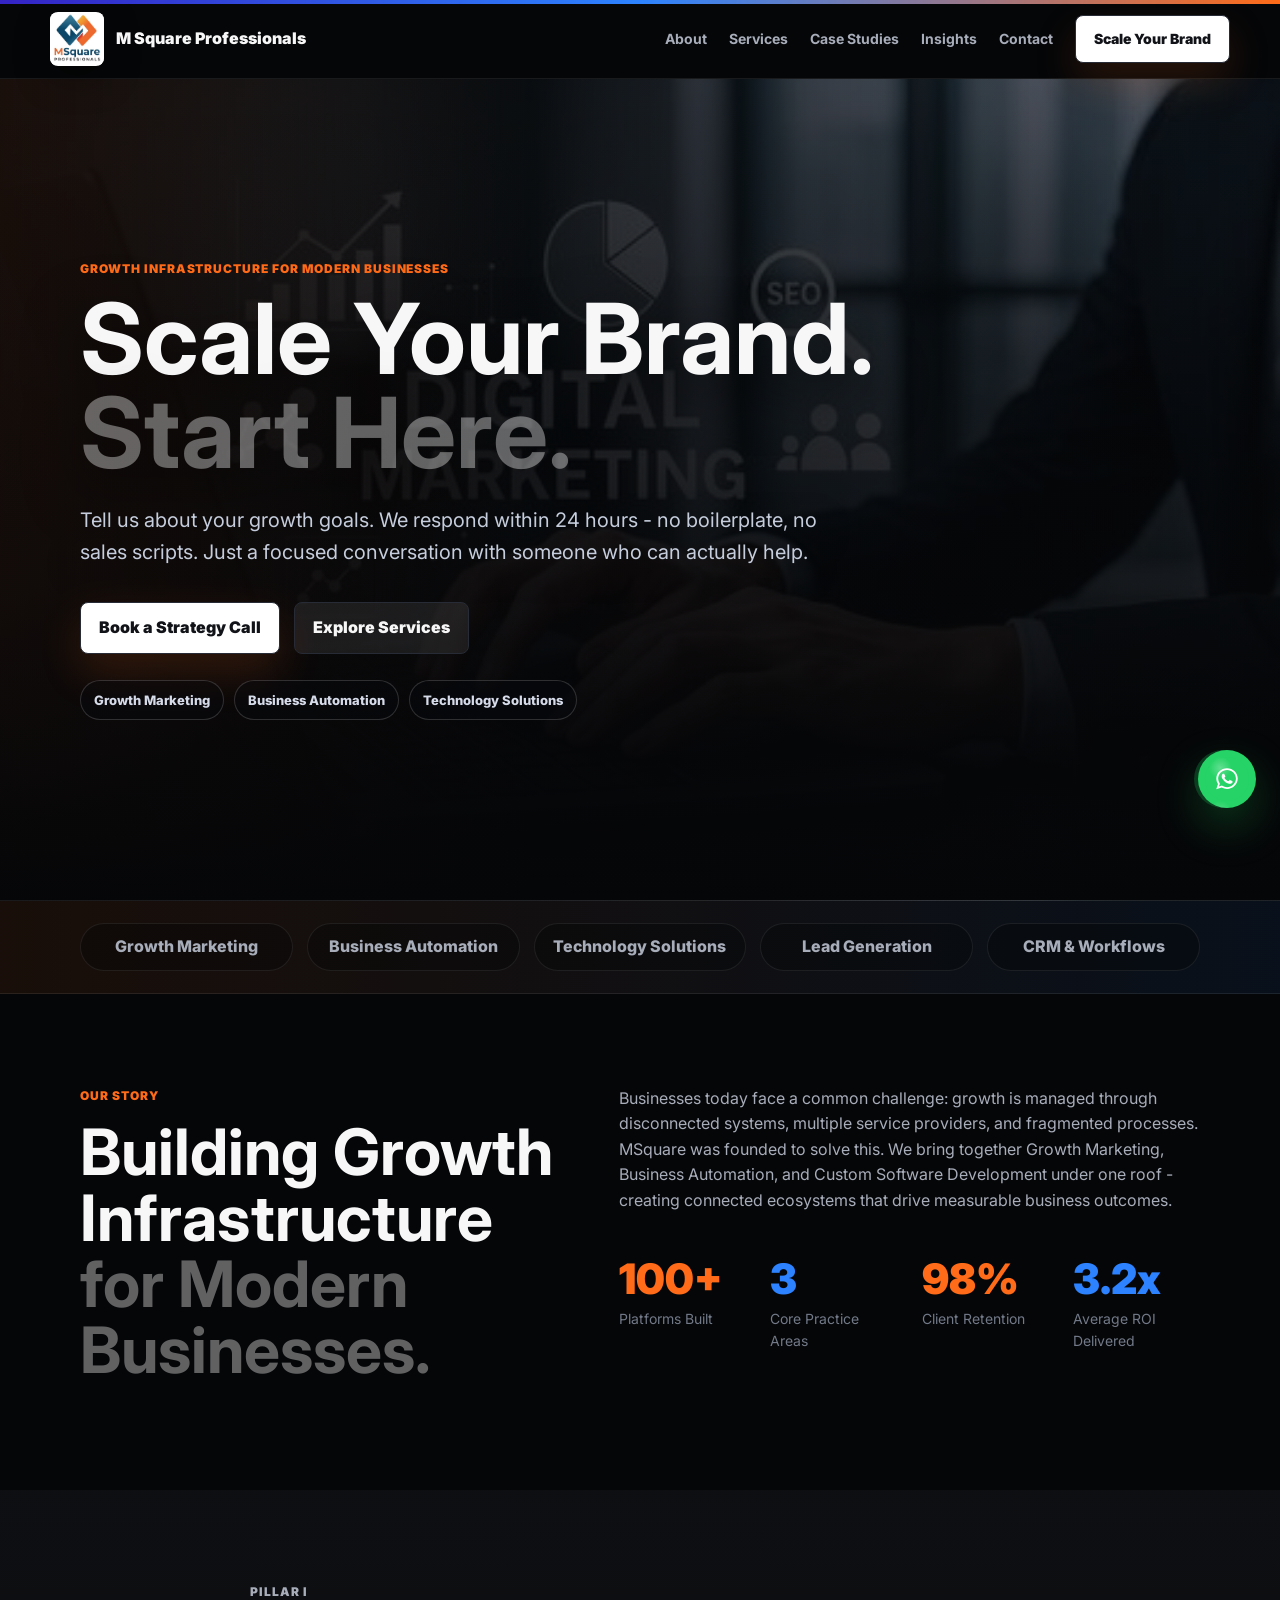
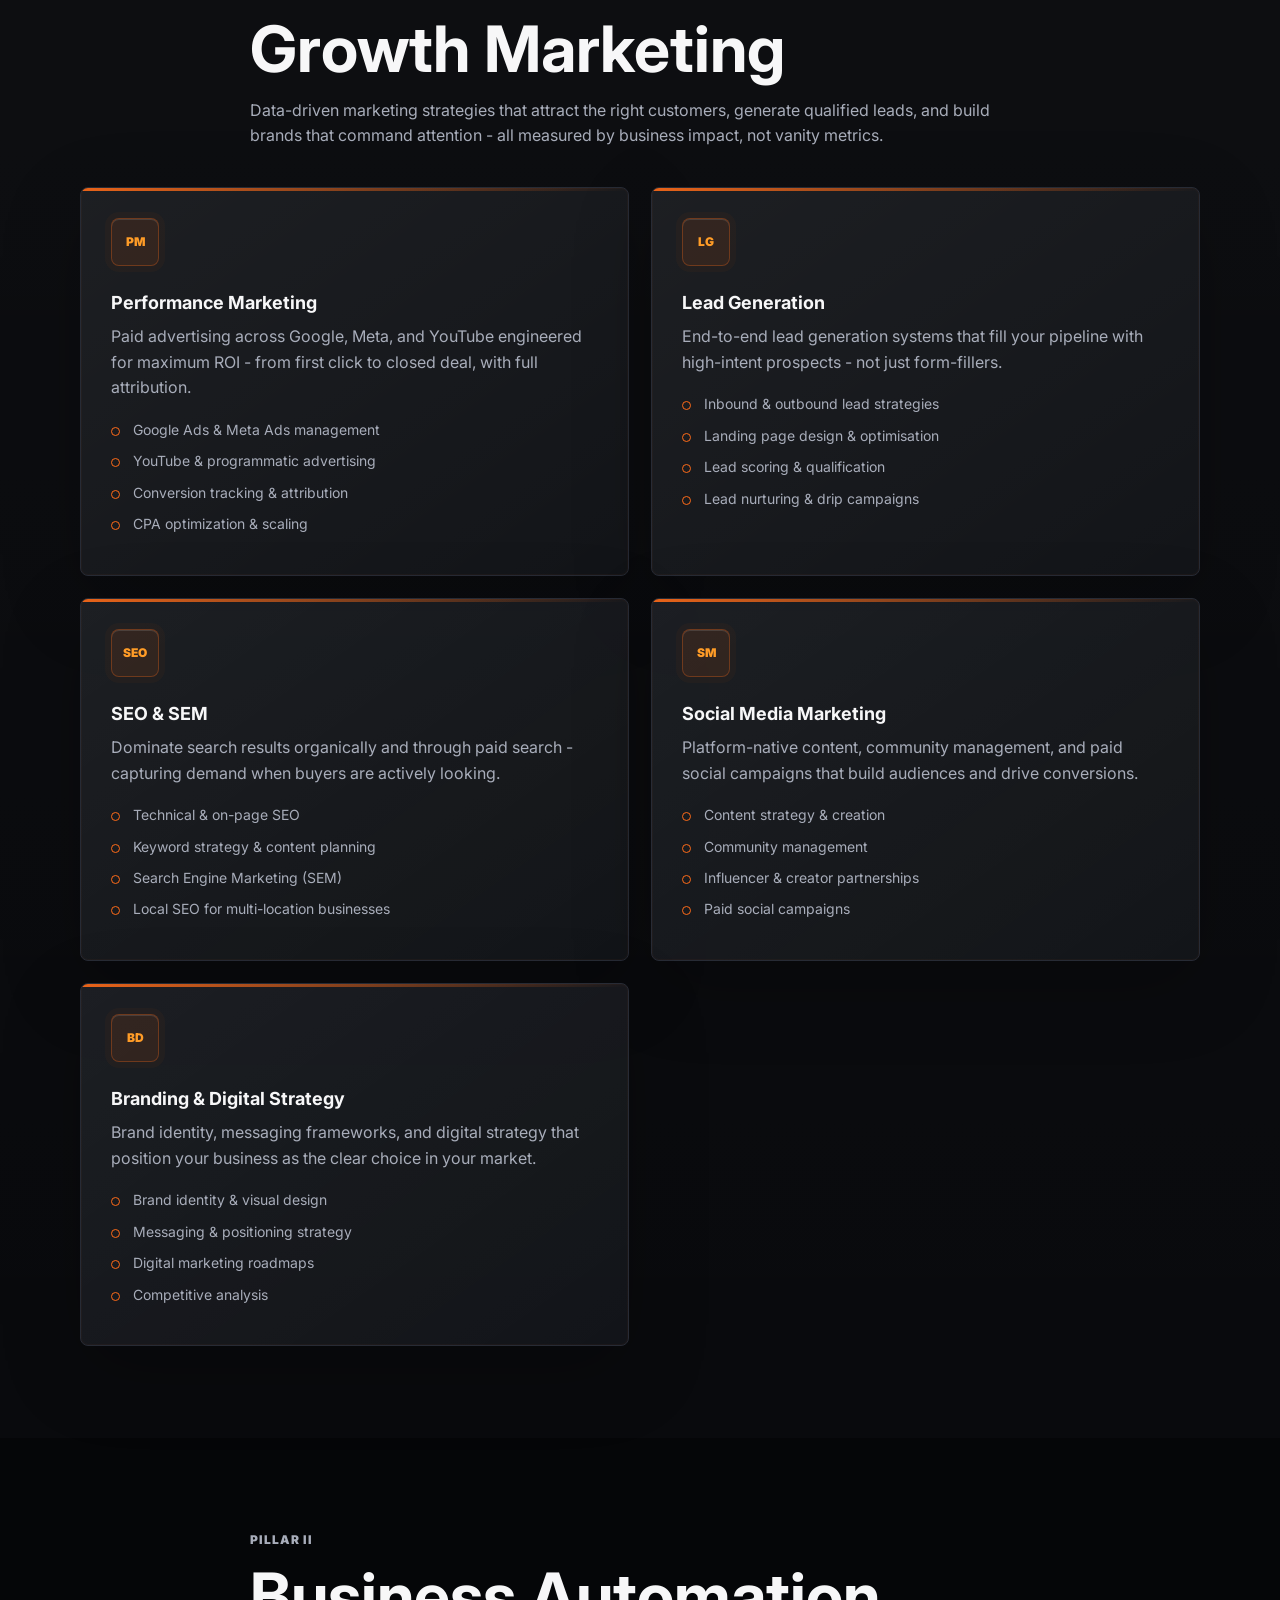
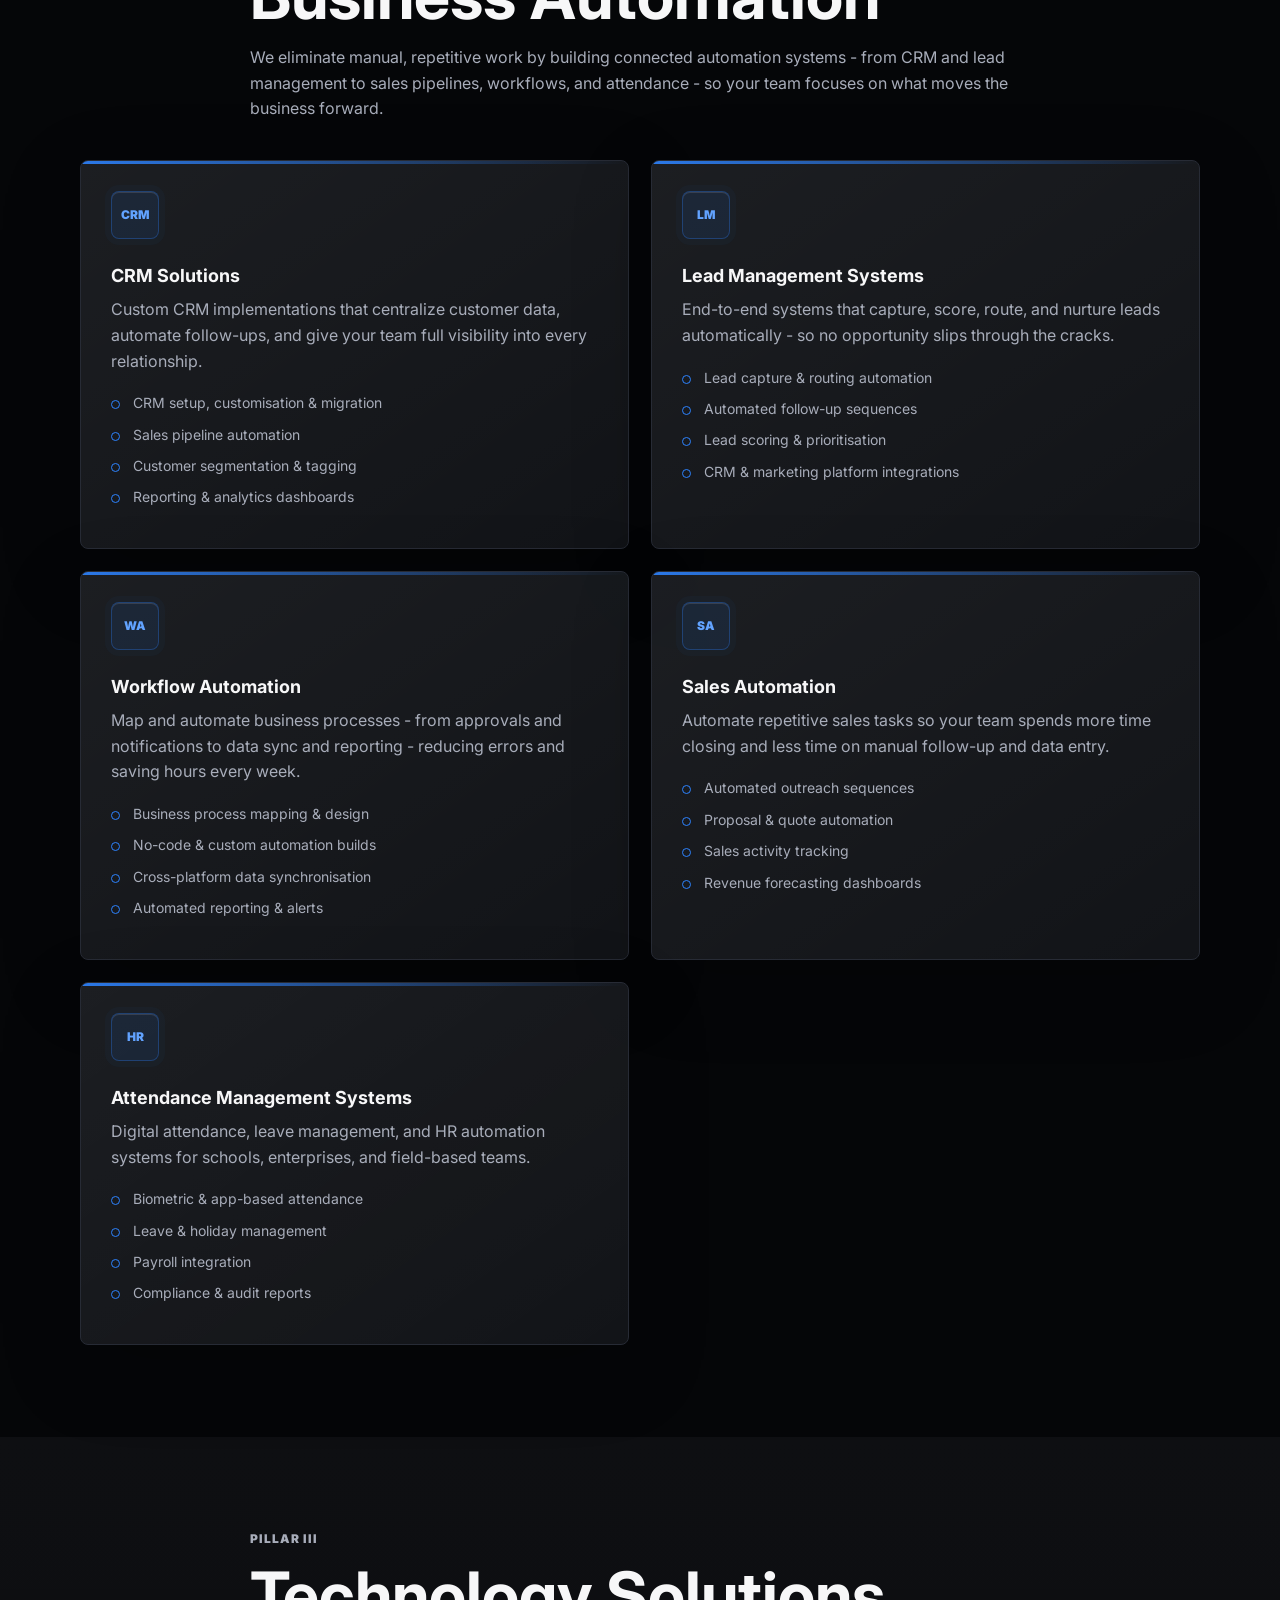
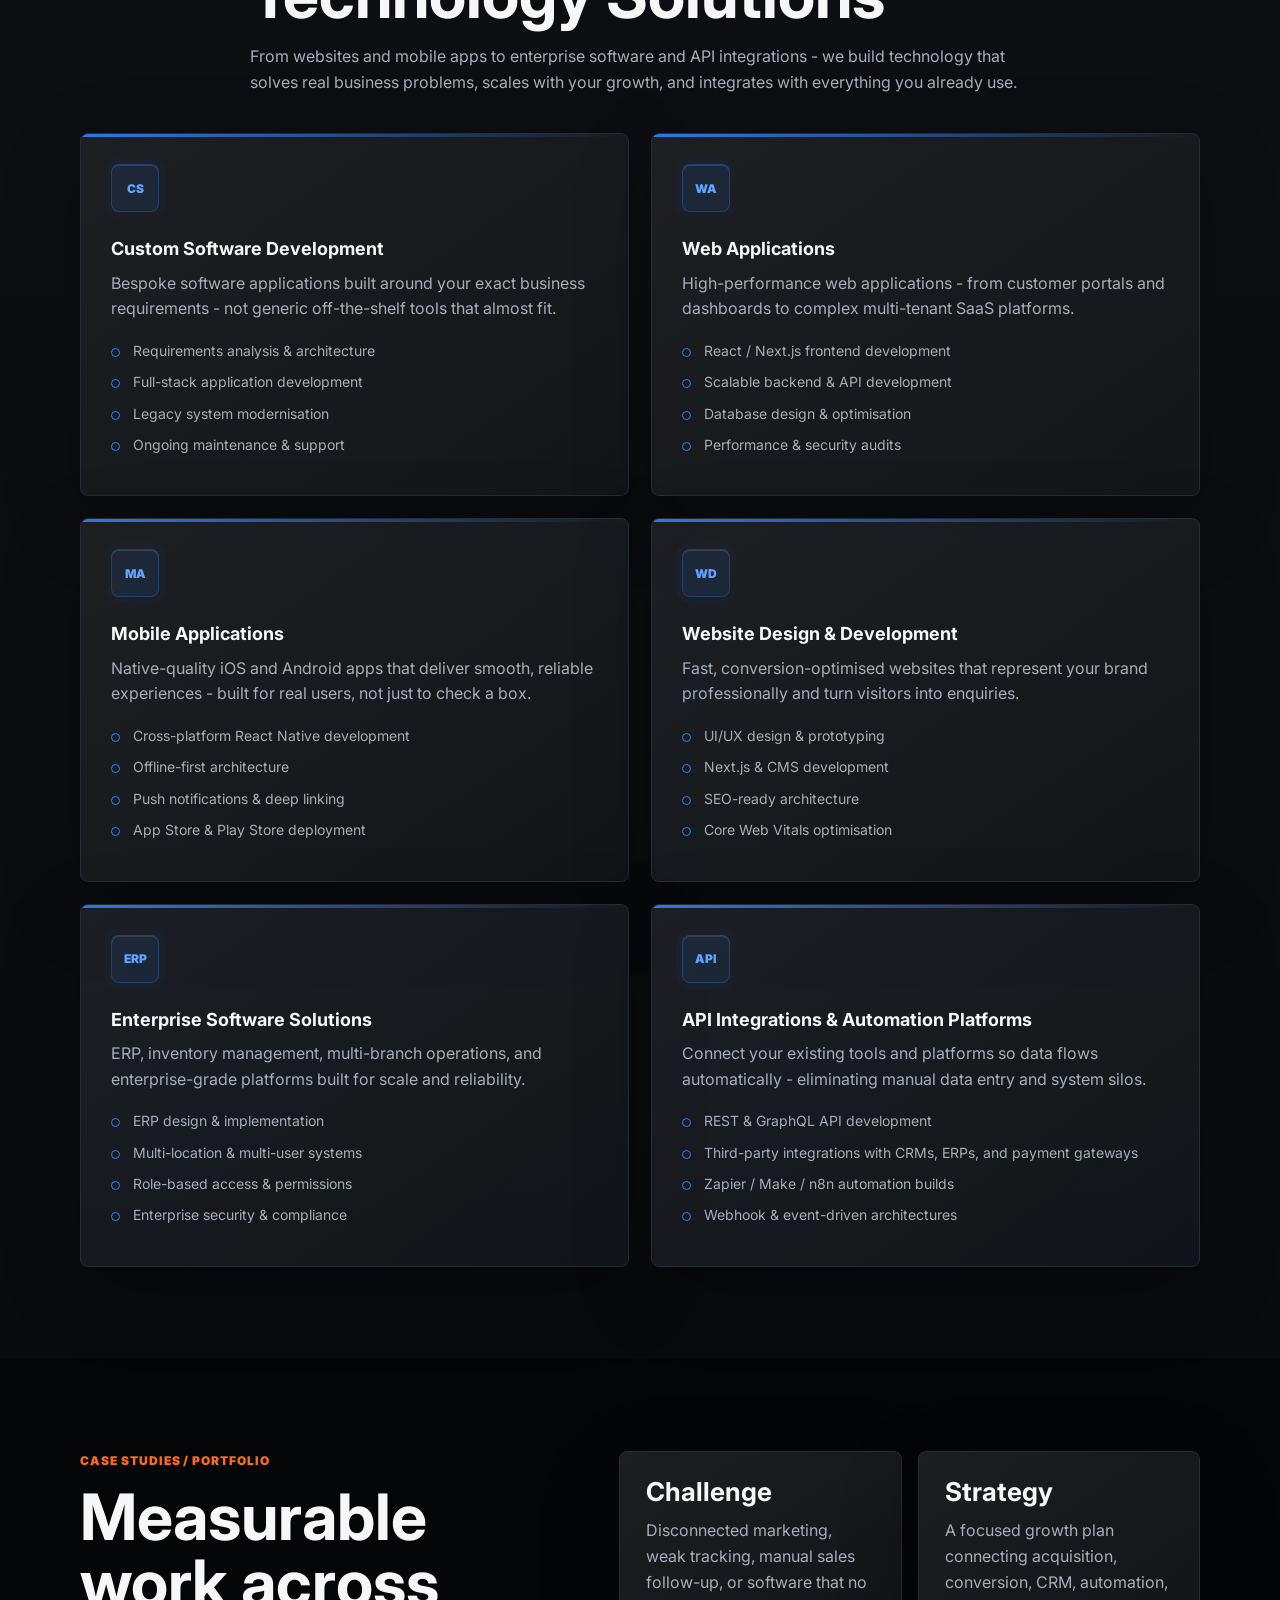
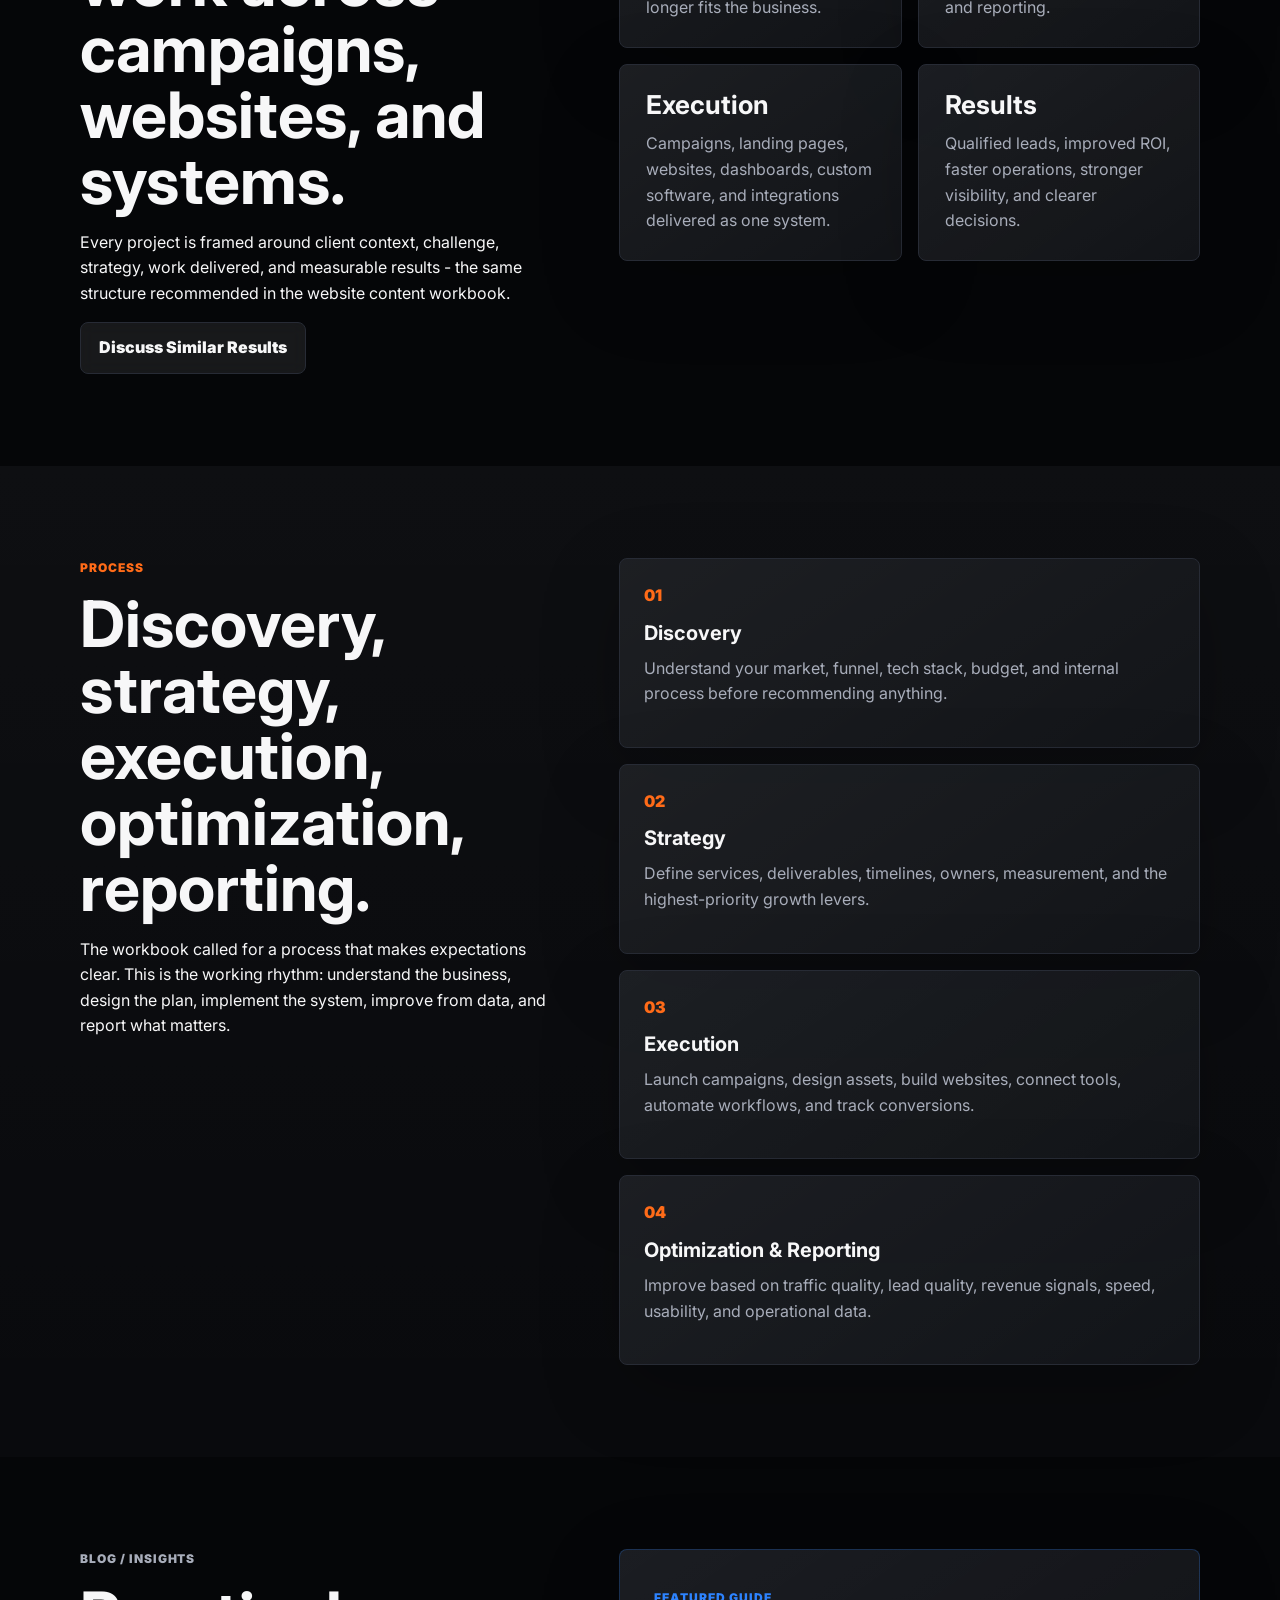
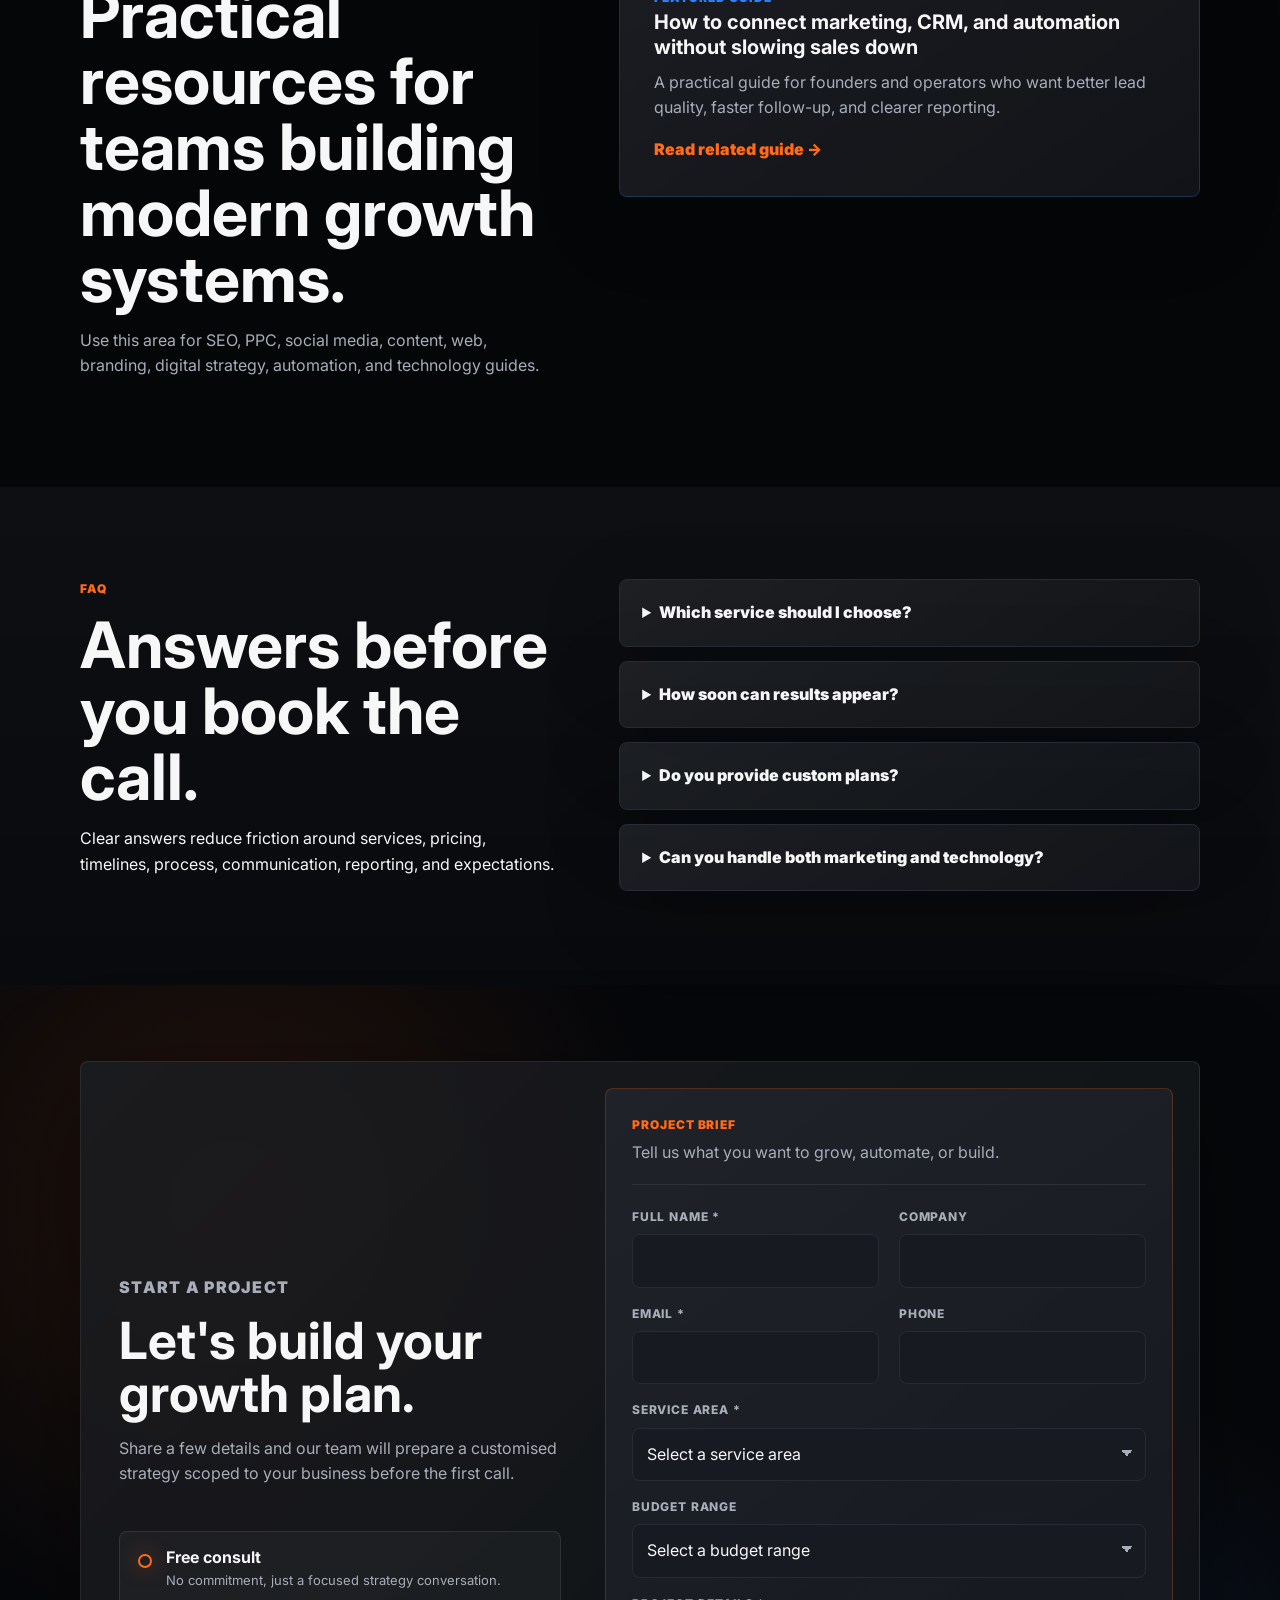
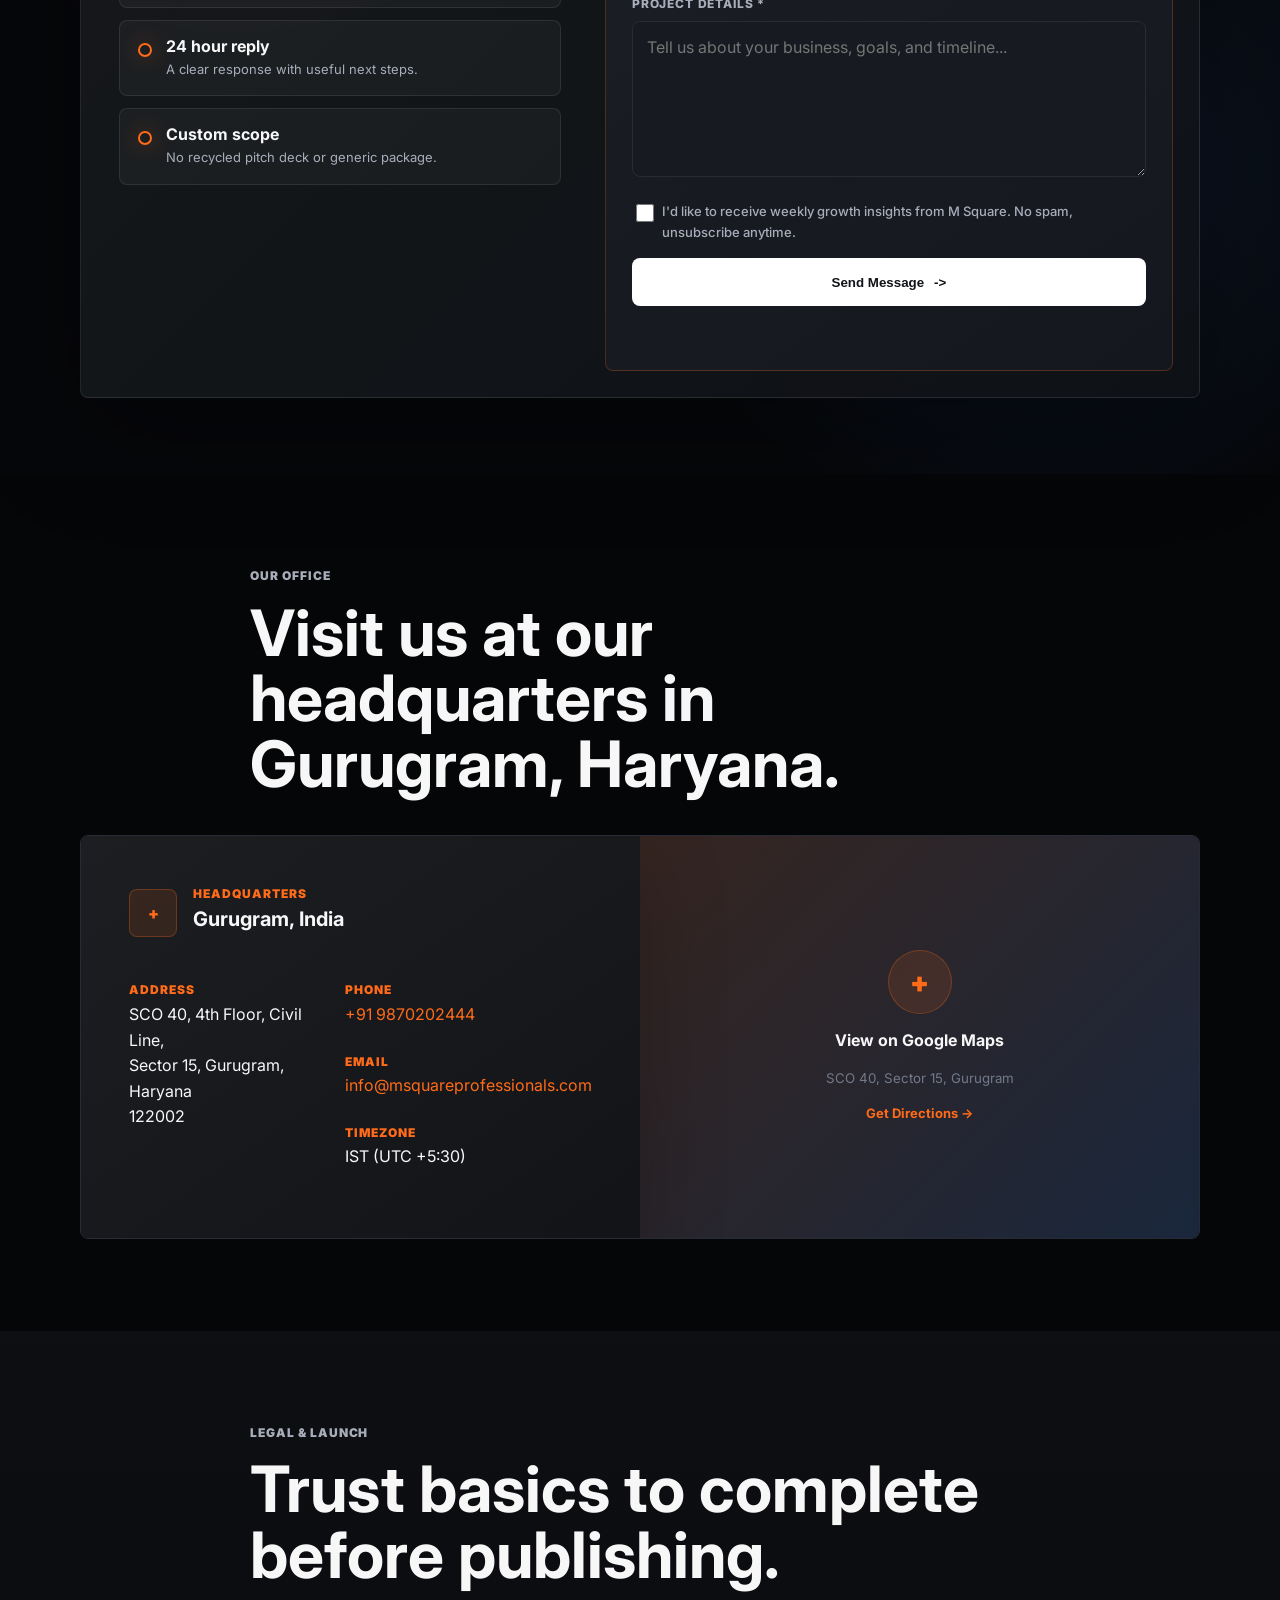
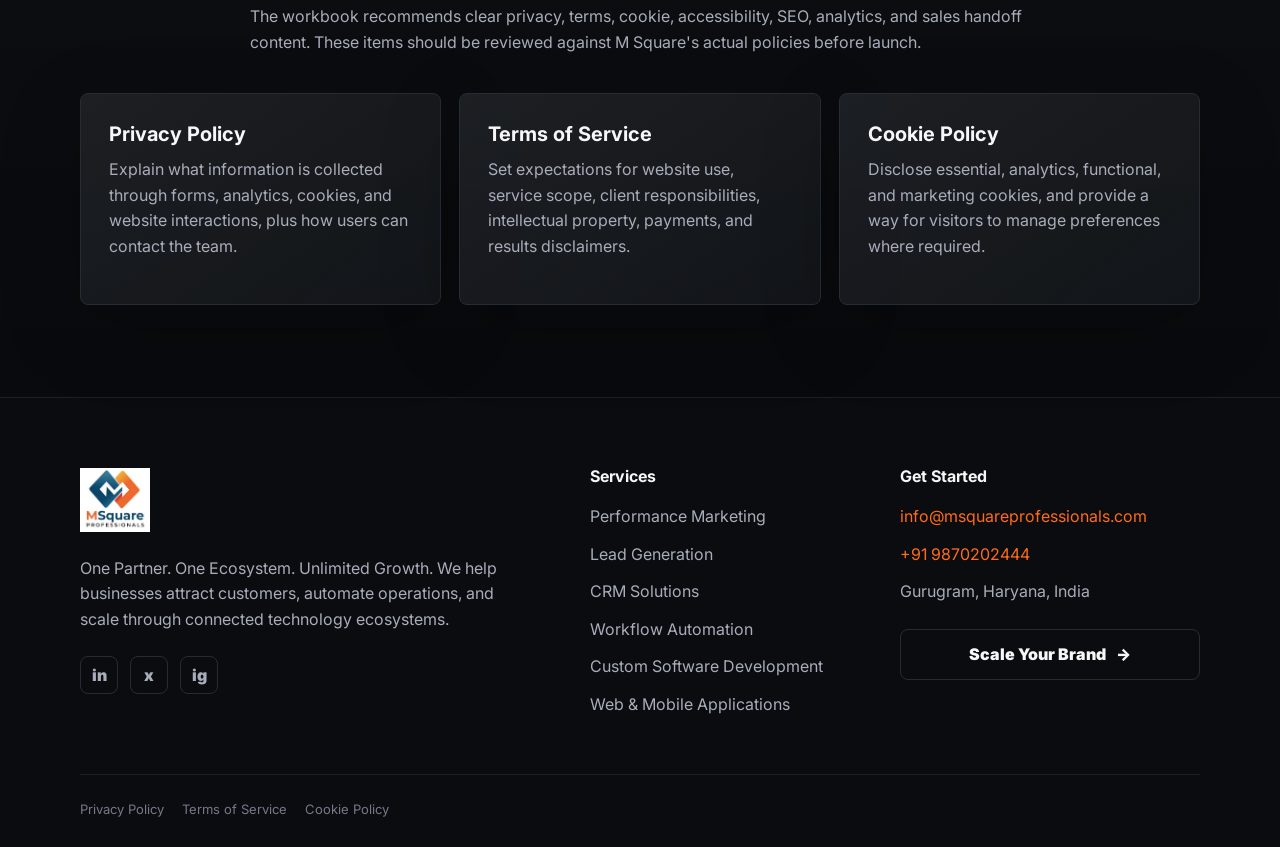
==== index.html @ 720cc4d8 "Initial commit" ====
<!DOCTYPE html>
<html lang="en">
<head>
  <meta charset="UTF-8">
  <meta name="viewport" content="width=device-width, initial-scale=1.0">
  <meta name="description" content="M Square Professionals builds growth marketing, business automation, and technology systems for modern businesses.">
  <title>M Square Professionals | Scale Your Brand</title>
  <link rel="preconnect" href="https://fonts.googleapis.com">
  <link rel="preconnect" href="https://fonts.gstatic.com" crossorigin>
  <link href="https://fonts.googleapis.com/css2?family=Inter:wght@400;500;600;700;800;900&display=swap" rel="stylesheet">
  <link rel="stylesheet" href="styles.css">
</head>
<body>
  <header class="site-header" id="top">
    <nav class="nav-shell" aria-label="Main navigation">
      <a class="brand" href="#top" aria-label="M Square Professionals home">
        <img src="assets/msquare-logo.png" alt="M Square Professionals logo">
        <span>M Square Professionals</span>
      </a>
      <button class="menu-toggle" type="button" aria-expanded="false" aria-controls="site-menu">
        <span></span>
        <span></span>
      </button>
      <div class="site-menu" id="site-menu">
        <a href="#story">About</a>
        <a href="#services">Services</a>
        <a href="#work">Case Studies</a>
        <a href="#insights">Insights</a>
        <a href="#contact">Contact</a>
        <a class="nav-cta" href="#contact">Scale Your Brand</a>
      </div>
    </nav>
  </header>

  <main>
    <section class="hero section-band">
      <div class="container hero-grid">
        <div class="hero-copy">
          <p class="eyebrow">Growth infrastructure for modern businesses</p>
          <h1>Scale Your Brand.<span>Start Here.</span></h1>
          <p class="hero-lead">Tell us about your growth goals. We respond within 24 hours - no boilerplate, no sales scripts. Just a focused conversation with someone who can actually help.</p>
          <div class="hero-actions">
            <a class="button primary" href="#contact">Book a Strategy Call</a>
            <a class="button secondary" href="#services">Explore Services</a>
          </div>
          <div class="hero-chips" aria-label="Core services">
            <span>Growth Marketing</span>
            <span>Business Automation</span>
            <span>Technology Solutions</span>
          </div>
        </div>
      </div>
    </section>

    <section class="proof-strip">
      <div class="container proof-grid">
        <p>Growth Marketing</p>
        <p>Business Automation</p>
        <p>Technology Solutions</p>
        <p>Lead Generation</p>
        <p>CRM &amp; Workflows</p>
      </div>
    </section>

    <section class="section-band story-section" id="story">
      <div class="container story-grid">
        <div>
          <p class="eyebrow">Our Story</p>
          <h2>Building Growth Infrastructure <span>for Modern Businesses.</span></h2>
        </div>
        <div>
          <p>Businesses today face a common challenge: growth is managed through disconnected systems, multiple service providers, and fragmented processes. MSquare was founded to solve this. We bring together Growth Marketing, Business Automation, and Custom Software Development under one roof - creating connected ecosystems that drive measurable business outcomes.</p>
          <div class="stats-grid story-stats" aria-label="M Square company metrics">
            <div>
              <strong class="orange">100+</strong>
              <span>Platforms Built</span>
            </div>
            <div>
              <strong class="blue">3</strong>
              <span>Core Practice Areas</span>
            </div>
            <div>
              <strong class="orange">98%</strong>
              <span>Client Retention</span>
            </div>
            <div>
              <strong class="blue">3.2x</strong>
              <span>Average ROI Delivered</span>
            </div>
          </div>
        </div>
      </div>
    </section>

    <section class="section-band muted" id="services">
      <div class="container pillar-heading">
        <p class="eyebrow orange-label">Pillar I</p>
        <h2>Growth Marketing</h2>
        <p>Data-driven marketing strategies that attract the right customers, generate qualified leads, and build brands that command attention - all measured by business impact, not vanity metrics.</p>
      </div>
      <div class="container service-grid">
        <article class="service-card accent-orange">
          <span class="icon orange-icon">PM</span>
          <h3>Performance Marketing</h3>
          <p>Paid advertising across Google, Meta, and YouTube engineered for maximum ROI - from first click to closed deal, with full attribution.</p>
          <ul>
            <li>Google Ads &amp; Meta Ads management</li>
            <li>YouTube &amp; programmatic advertising</li>
            <li>Conversion tracking &amp; attribution</li>
            <li>CPA optimization &amp; scaling</li>
          </ul>
        </article>
        <article class="service-card accent-orange">
          <span class="icon orange-icon">LG</span>
          <h3>Lead Generation</h3>
          <p>End-to-end lead generation systems that fill your pipeline with high-intent prospects - not just form-fillers.</p>
          <ul>
            <li>Inbound &amp; outbound lead strategies</li>
            <li>Landing page design &amp; optimisation</li>
            <li>Lead scoring &amp; qualification</li>
            <li>Lead nurturing &amp; drip campaigns</li>
          </ul>
        </article>
        <article class="service-card accent-orange">
          <span class="icon orange-icon">SEO</span>
          <h3>SEO &amp; SEM</h3>
          <p>Dominate search results organically and through paid search - capturing demand when buyers are actively looking.</p>
          <ul>
            <li>Technical &amp; on-page SEO</li>
            <li>Keyword strategy &amp; content planning</li>
            <li>Search Engine Marketing (SEM)</li>
            <li>Local SEO for multi-location businesses</li>
          </ul>
        </article>
        <article class="service-card accent-orange">
          <span class="icon orange-icon">SM</span>
          <h3>Social Media Marketing</h3>
          <p>Platform-native content, community management, and paid social campaigns that build audiences and drive conversions.</p>
          <ul>
            <li>Content strategy &amp; creation</li>
            <li>Community management</li>
            <li>Influencer &amp; creator partnerships</li>
            <li>Paid social campaigns</li>
          </ul>
        </article>
        <article class="service-card accent-orange">
          <span class="icon orange-icon">BD</span>
          <h3>Branding &amp; Digital Strategy</h3>
          <p>Brand identity, messaging frameworks, and digital strategy that position your business as the clear choice in your market.</p>
          <ul>
            <li>Brand identity &amp; visual design</li>
            <li>Messaging &amp; positioning strategy</li>
            <li>Digital marketing roadmaps</li>
            <li>Competitive analysis</li>
          </ul>
        </article>
      </div>
    </section>

    <section class="section-band">
      <div class="container pillar-heading">
        <p class="eyebrow blue-label">Pillar II</p>
        <h2>Business Automation</h2>
        <p>We eliminate manual, repetitive work by building connected automation systems - from CRM and lead management to sales pipelines, workflows, and attendance - so your team focuses on what moves the business forward.</p>
      </div>
      <div class="container service-grid">
        <article class="service-card accent-blue">
          <span class="icon blue-icon">CRM</span>
          <h3>CRM Solutions</h3>
          <p>Custom CRM implementations that centralize customer data, automate follow-ups, and give your team full visibility into every relationship.</p>
          <ul>
            <li>CRM setup, customisation &amp; migration</li>
            <li>Sales pipeline automation</li>
            <li>Customer segmentation &amp; tagging</li>
            <li>Reporting &amp; analytics dashboards</li>
          </ul>
        </article>
        <article class="service-card accent-blue">
          <span class="icon blue-icon">LM</span>
          <h3>Lead Management Systems</h3>
          <p>End-to-end systems that capture, score, route, and nurture leads automatically - so no opportunity slips through the cracks.</p>
          <ul>
            <li>Lead capture &amp; routing automation</li>
            <li>Automated follow-up sequences</li>
            <li>Lead scoring &amp; prioritisation</li>
            <li>CRM &amp; marketing platform integrations</li>
          </ul>
        </article>
        <article class="service-card accent-blue">
          <span class="icon blue-icon">WA</span>
          <h3>Workflow Automation</h3>
          <p>Map and automate business processes - from approvals and notifications to data sync and reporting - reducing errors and saving hours every week.</p>
          <ul>
            <li>Business process mapping &amp; design</li>
            <li>No-code &amp; custom automation builds</li>
            <li>Cross-platform data synchronisation</li>
            <li>Automated reporting &amp; alerts</li>
          </ul>
        </article>
        <article class="service-card accent-blue">
          <span class="icon blue-icon">SA</span>
          <h3>Sales Automation</h3>
          <p>Automate repetitive sales tasks so your team spends more time closing and less time on manual follow-up and data entry.</p>
          <ul>
            <li>Automated outreach sequences</li>
            <li>Proposal &amp; quote automation</li>
            <li>Sales activity tracking</li>
            <li>Revenue forecasting dashboards</li>
          </ul>
        </article>
        <article class="service-card accent-blue">
          <span class="icon blue-icon">HR</span>
          <h3>Attendance Management Systems</h3>
          <p>Digital attendance, leave management, and HR automation systems for schools, enterprises, and field-based teams.</p>
          <ul>
            <li>Biometric &amp; app-based attendance</li>
            <li>Leave &amp; holiday management</li>
            <li>Payroll integration</li>
            <li>Compliance &amp; audit reports</li>
          </ul>
        </article>
      </div>
    </section>

    <section class="section-band muted">
      <div class="container pillar-heading">
        <p class="eyebrow blue-label">Pillar III</p>
        <h2>Technology Solutions</h2>
        <p>From websites and mobile apps to enterprise software and API integrations - we build technology that solves real business problems, scales with your growth, and integrates with everything you already use.</p>
      </div>
      <div class="container service-grid">
        <article class="service-card accent-blue">
          <span class="icon blue-icon">CS</span>
          <h3>Custom Software Development</h3>
          <p>Bespoke software applications built around your exact business requirements - not generic off-the-shelf tools that almost fit.</p>
          <ul>
            <li>Requirements analysis &amp; architecture</li>
            <li>Full-stack application development</li>
            <li>Legacy system modernisation</li>
            <li>Ongoing maintenance &amp; support</li>
          </ul>
        </article>
        <article class="service-card accent-blue">
          <span class="icon blue-icon">WA</span>
          <h3>Web Applications</h3>
          <p>High-performance web applications - from customer portals and dashboards to complex multi-tenant SaaS platforms.</p>
          <ul>
            <li>React / Next.js frontend development</li>
            <li>Scalable backend &amp; API development</li>
            <li>Database design &amp; optimisation</li>
            <li>Performance &amp; security audits</li>
          </ul>
        </article>
        <article class="service-card accent-blue">
          <span class="icon blue-icon">MA</span>
          <h3>Mobile Applications</h3>
          <p>Native-quality iOS and Android apps that deliver smooth, reliable experiences - built for real users, not just to check a box.</p>
          <ul>
            <li>Cross-platform React Native development</li>
            <li>Offline-first architecture</li>
            <li>Push notifications &amp; deep linking</li>
            <li>App Store &amp; Play Store deployment</li>
          </ul>
        </article>
        <article class="service-card accent-blue">
          <span class="icon blue-icon">WD</span>
          <h3>Website Design &amp; Development</h3>
          <p>Fast, conversion-optimised websites that represent your brand professionally and turn visitors into enquiries.</p>
          <ul>
            <li>UI/UX design &amp; prototyping</li>
            <li>Next.js &amp; CMS development</li>
            <li>SEO-ready architecture</li>
            <li>Core Web Vitals optimisation</li>
          </ul>
        </article>
        <article class="service-card accent-blue">
          <span class="icon blue-icon">ERP</span>
          <h3>Enterprise Software Solutions</h3>
          <p>ERP, inventory management, multi-branch operations, and enterprise-grade platforms built for scale and reliability.</p>
          <ul>
            <li>ERP design &amp; implementation</li>
            <li>Multi-location &amp; multi-user systems</li>
            <li>Role-based access &amp; permissions</li>
            <li>Enterprise security &amp; compliance</li>
          </ul>
        </article>
        <article class="service-card accent-blue">
          <span class="icon blue-icon">API</span>
          <h3>API Integrations &amp; Automation Platforms</h3>
          <p>Connect your existing tools and platforms so data flows automatically - eliminating manual data entry and system silos.</p>
          <ul>
            <li>REST &amp; GraphQL API development</li>
            <li>Third-party integrations with CRMs, ERPs, and payment gateways</li>
            <li>Zapier / Make / n8n automation builds</li>
            <li>Webhook &amp; event-driven architectures</li>
          </ul>
        </article>
      </div>
    </section>

    <section class="section-band" id="work">
      <div class="container results-grid">
        <div class="result-copy">
          <p class="eyebrow">Case Studies / Portfolio</p>
          <h2>Measurable work across campaigns, websites, and systems.</h2>
          <p>Every project is framed around client context, challenge, strategy, work delivered, and measurable results - the same structure recommended in the website content workbook.</p>
          <a class="button secondary" href="#contact">Discuss Similar Results</a>
        </div>
        <div class="metric-grid">
          <div>
            <strong>Challenge</strong>
            <span>Disconnected marketing, weak tracking, manual sales follow-up, or software that no longer fits the business.</span>
          </div>
          <div>
            <strong>Strategy</strong>
            <span>A focused growth plan connecting acquisition, conversion, CRM, automation, and reporting.</span>
          </div>
          <div>
            <strong>Execution</strong>
            <span>Campaigns, landing pages, websites, dashboards, custom software, and integrations delivered as one system.</span>
          </div>
          <div>
            <strong>Results</strong>
            <span>Qualified leads, improved ROI, faster operations, stronger visibility, and clearer decisions.</span>
          </div>
        </div>
      </div>
    </section>

    <section class="section-band muted" id="process">
      <div class="container split-section">
        <div>
          <p class="eyebrow">Process</p>
          <h2>Discovery, strategy, execution, optimization, reporting.</h2>
          <p>The workbook called for a process that makes expectations clear. This is the working rhythm: understand the business, design the plan, implement the system, improve from data, and report what matters.</p>
        </div>
        <div class="process-list">
          <div>
            <span>01</span>
            <h3>Discovery</h3>
            <p>Understand your market, funnel, tech stack, budget, and internal process before recommending anything.</p>
          </div>
          <div>
            <span>02</span>
            <h3>Strategy</h3>
            <p>Define services, deliverables, timelines, owners, measurement, and the highest-priority growth levers.</p>
          </div>
          <div>
            <span>03</span>
            <h3>Execution</h3>
            <p>Launch campaigns, design assets, build websites, connect tools, automate workflows, and track conversions.</p>
          </div>
          <div>
            <span>04</span>
            <h3>Optimization &amp; Reporting</h3>
            <p>Improve based on traffic quality, lead quality, revenue signals, speed, usability, and operational data.</p>
          </div>
        </div>
      </div>
    </section>

    <section class="section-band" id="insights">
      <div class="container insight-grid">
        <div>
          <p class="eyebrow">Blog / Insights</p>
          <h2>Practical resources for teams building modern growth systems.</h2>
          <p>Use this area for SEO, PPC, social media, content, web, branding, digital strategy, automation, and technology guides.</p>
        </div>
        <article class="featured-insight">
          <span>Featured Guide</span>
          <h3>How to connect marketing, CRM, and automation without slowing sales down</h3>
          <p>A practical guide for founders and operators who want better lead quality, faster follow-up, and clearer reporting.</p>
          <a href="#contact">Read related guide -&gt;</a>
        </article>
      </div>
    </section>

    <section class="section-band muted faq-band">
      <div class="container faq-grid">
        <div>
          <p class="eyebrow">FAQ</p>
          <h2>Answers before you book the call.</h2>
          <p>Clear answers reduce friction around services, pricing, timelines, process, communication, reporting, and expectations.</p>
        </div>
        <div class="faq-list">
          <details>
            <summary>Which service should I choose?</summary>
            <p>If you know the problem, select the closest service. If you want the full plan across marketing, web, CRM, and automation, choose Full Growth System or Strategy Consultation.</p>
          </details>
          <details>
            <summary>How soon can results appear?</summary>
            <p>Paid campaigns and automation improvements can show signals quickly. SEO, brand, and software-led growth usually compound over a longer timeline.</p>
          </details>
          <details>
            <summary>Do you provide custom plans?</summary>
            <p>Yes. The first step is understanding your goals, budget, existing systems, timeline, and capacity, then recommending a scoped plan.</p>
          </details>
          <details>
            <summary>Can you handle both marketing and technology?</summary>
            <p>Yes. M Square combines growth marketing, business automation, CRM, custom software, websites, mobile apps, and integrations under one roof.</p>
          </details>
        </div>
      </div>
    </section>

    <section class="section-band contact-section" id="contact">
      <div class="container contact-grid">
        <div class="contact-intro">
          <p class="eyebrow">Start a project</p>
          <h2>Let's build your growth plan.</h2>
          <p>Share a few details and our team will prepare a customised strategy scoped to your business before the first call.</p>
          <div class="contact-highlights" aria-label="Contact benefits">
            <div>
              <strong>Free consult</strong>
              <span>No commitment, just a focused strategy conversation.</span>
            </div>
            <div>
              <strong>24 hour reply</strong>
              <span>A clear response with useful next steps.</span>
            </div>
            <div>
              <strong>Custom scope</strong>
              <span>No recycled pitch deck or generic package.</span>
            </div>
          </div>
        </div>
        <form class="contact-form" id="lead-form">
          <div class="form-header">
            <span>Project Brief</span>
            <p>Tell us what you want to grow, automate, or build.</p>
          </div>
          <div class="field-grid">
            <label>
              <span>Full Name *</span>
              <input name="name" type="text" required>
            </label>
            <label>
              <span>Company</span>
              <input name="company" type="text">
            </label>
          </div>
          <div class="field-grid">
            <label>
              <span>Email *</span>
              <input name="email" type="email" required>
            </label>
            <label>
              <span>Phone</span>
              <input name="phone" type="tel">
            </label>
          </div>
          <label>
            <span>Service Area *</span>
            <select name="service" required>
              <option value="">Select a service area</option>
              <option>Enterprise AI &amp; Automation</option>
              <option>Web Development (Next.js)</option>
              <option>App Development (iOS / Android)</option>
              <option>UI/UX Design</option>
              <option>Performance Marketing &amp; SEO</option>
              <option>Social Media &amp; Influencer Marketing</option>
              <option>Branding &amp; Strategy</option>
              <option>Full Growth System (All of the above)</option>
              <option>Strategy Consultation</option>
            </select>
          </label>
          <label>
            <span>Budget Range</span>
            <select name="budget">
              <option value="">Select a budget range</option>
              <option>Under &#8377;5 Lakhs</option>
              <option>&#8377;5 - 15 Lakhs</option>
              <option>&#8377;15 - 50 Lakhs</option>
              <option>&#8377;50 Lakhs+</option>
              <option>Enterprise (discuss)</option>
            </select>
          </label>
          <label>
            <span>Project Details *</span>
            <textarea name="details" rows="5" placeholder="Tell us about your business, goals, and timeline..." required></textarea>
          </label>
          <label class="checkbox-row">
            <input name="newsletter" type="checkbox">
            <span>I'd like to receive weekly growth insights from M Square. No spam, unsubscribe anytime.</span>
          </label>
          <button class="button form-button" type="submit">Send Message <span aria-hidden="true">-&gt;</span></button>
          <p class="form-note" id="form-note" role="status"></p>
        </form>
      </div>
    </section>

    <section class="section-band office-section">
      <div class="container section-heading">
        <p class="eyebrow">Our Office</p>
        <h2>Visit us at our headquarters in Gurugram, Haryana.</h2>
      </div>
      <div class="container office-grid">
        <div class="office-details">
          <div class="office-title">
            <span class="pin" aria-hidden="true">+</span>
            <div>
              <p>Headquarters</p>
              <h3>Gurugram, India</h3>
            </div>
          </div>
          <div class="office-info">
            <div>
              <span>Address</span>
              <p>SCO 40, 4th Floor, Civil Line,<br>Sector 15, Gurugram, Haryana<br>122002</p>
            </div>
            <div>
              <span>Phone</span>
              <p><a href="tel:+919870202444">+91 9870202444</a></p>
              <span>Email</span>
              <p><a href="mailto:info@msquareprofessionals.com">info@msquareprofessionals.com</a></p>
              <span>Timezone</span>
              <p>IST (UTC +5:30)</p>
            </div>
          </div>
        </div>
        <a class="map-panel" href="https://www.google.com/maps/search/?api=1&query=SCO%2040%20Sector%2015%20Gurugram" target="_blank" rel="noreferrer">
          <span class="map-pin" aria-hidden="true">+</span>
          <strong>View on Google Maps</strong>
          <small>SCO 40, Sector 15, Gurugram</small>
          <b>Get Directions -&gt;</b>
        </a>
      </div>
    </section>

    <section class="section-band muted" id="legal">
      <div class="container section-heading">
        <p class="eyebrow">Legal &amp; Launch</p>
        <h2>Trust basics to complete before publishing.</h2>
        <p>The workbook recommends clear privacy, terms, cookie, accessibility, SEO, analytics, and sales handoff content. These items should be reviewed against M Square's actual policies before launch.</p>
      </div>
      <div class="container legal-grid">
        <article class="legal-card">
          <h3>Privacy Policy</h3>
          <p>Explain what information is collected through forms, analytics, cookies, and website interactions, plus how users can contact the team.</p>
        </article>
        <article class="legal-card">
          <h3>Terms of Service</h3>
          <p>Set expectations for website use, service scope, client responsibilities, intellectual property, payments, and results disclaimers.</p>
        </article>
        <article class="legal-card">
          <h3>Cookie Policy</h3>
          <p>Disclose essential, analytics, functional, and marketing cookies, and provide a way for visitors to manage preferences where required.</p>
        </article>
      </div>
    </section>
  </main>

  <footer class="site-footer">
    <div class="container footer-grid">
      <div class="footer-brand">
        <img src="assets/msquare-logo.png" alt="M Square Professionals logo">
        <p>One Partner. One Ecosystem. Unlimited Growth. We help businesses attract customers, automate operations, and scale through connected technology ecosystems.</p>
        <div class="socials" aria-label="Social links">
          <a href="#" aria-label="LinkedIn">in</a>
          <a href="#" aria-label="X">x</a>
          <a href="#" aria-label="Instagram">ig</a>
        </div>
      </div>
      <div>
        <h2>Services</h2>
        <ul class="footer-links">
          <li><a href="#services">Performance Marketing</a></li>
          <li><a href="#services">Lead Generation</a></li>
          <li><a href="#services">CRM Solutions</a></li>
          <li><a href="#services">Workflow Automation</a></li>
          <li><a href="#services">Custom Software Development</a></li>
          <li><a href="#services">Web &amp; Mobile Applications</a></li>
        </ul>
      </div>
      <div>
        <h2>Get Started</h2>
        <ul class="contact-links">
          <li><a href="mailto:info@msquareprofessionals.com">info@msquareprofessionals.com</a></li>
          <li><a href="tel:+919870202444">+91 9870202444</a></li>
          <li>Gurugram, Haryana, India</li>
        </ul>
        <a class="footer-cta" href="#contact">Scale Your Brand <span aria-hidden="true">-&gt;</span></a>
      </div>
    </div>
    <div class="container legal-row">
      <a href="#legal">Privacy Policy</a>
      <a href="#legal">Terms of Service</a>
      <a href="#legal">Cookie Policy</a>
    </div>
  </footer>

  <a class="whatsapp-float" href="https://api.whatsapp.com/send/?phone=919870202444&amp;text=Hi+MSquare%21+I+visited+your+website+and+would+like+to+know+more+about+your+services.&amp;type=phone_number&amp;app_absent=0" target="_blank" rel="noreferrer" aria-label="Chat with us on WhatsApp">
    <span class="whatsapp-label">Chat with us on WhatsApp</span>
    <span class="whatsapp-icon" aria-hidden="true">
      <svg viewBox="0 0 32 32" role="img">
        <path d="M16.04 4.4c-6.3 0-11.42 4.98-11.42 11.12 0 2.1.61 4.14 1.77 5.9l-1.88 5.52 5.8-1.82a11.67 11.67 0 0 0 5.73 1.5c6.3 0 11.42-4.98 11.42-11.1 0-6.14-5.12-11.12-11.42-11.12Zm0 20.33c-1.8 0-3.55-.51-5.05-1.48l-.4-.25-3.22 1.01 1.04-3.07-.27-.42a9 9 0 0 1-1.54-5c0-5.09 4.23-9.22 9.44-9.22 5.22 0 9.46 4.13 9.46 9.22 0 5.08-4.24 9.21-9.46 9.21Zm5.18-6.9c-.28-.14-1.67-.8-1.93-.89-.26-.09-.45-.14-.64.14-.19.27-.73.89-.9 1.07-.16.18-.33.2-.61.07-.28-.14-1.18-.42-2.25-1.35-.83-.72-1.39-1.62-1.55-1.89-.16-.28-.02-.43.12-.56.13-.12.28-.32.43-.48.14-.16.19-.27.28-.46.1-.18.05-.34-.02-.48-.07-.14-.64-1.51-.88-2.07-.23-.54-.47-.47-.64-.48h-.55c-.19 0-.5.07-.76.34-.26.28-1 1-1 2.42s1.03 2.8 1.17 2.99c.14.18 2.04 3.04 4.94 4.26.69.29 1.23.46 1.65.59.69.21 1.32.18 1.82.11.56-.08 1.67-.66 1.9-1.3.24-.64.24-1.19.17-1.3-.07-.12-.26-.19-.54-.33Z"></path>
      </svg>
    </span>
  </a>

  <button class="back-to-top" id="back-to-top" type="button" aria-label="Go to top">
    <span aria-hidden="true">↑</span>
  </button>

  <script src="script.js"></script>
</body>
</html>
---- styles.css ----
:root {
  --bg: #050608;
  --surface: #111318;
  --surface-2: #171a21;
  --line: #272b35;
  --text: #f7f7f8;
  --muted: #a8adba;
  --soft: #727988;
  --orange: #ff6b18;
  --orange-2: #ff9c27;
  --blue: #2d83ff;
  --blue-2: #62a3ff;
  --white: #ffffff;
}

* {
  box-sizing: border-box;
}

html {
  scroll-behavior: smooth;
}

body {
  margin: 0;
  font-family: Inter, Arial, sans-serif;
  color: var(--text);
  background:
    linear-gradient(180deg, rgba(45, 131, 255, 0.04), transparent 520px),
    var(--bg);
  line-height: 1.6;
}

a {
  color: inherit;
  text-decoration: none;
}

img {
  max-width: 100%;
  display: block;
}

.container {
  width: min(1120px, calc(100% - 40px));
  margin: 0 auto;
}

.site-header {
  position: sticky;
  top: 0;
  z-index: 30;
  background: rgba(5, 6, 8, 0.86);
  backdrop-filter: blur(16px);
  border-bottom: 1px solid rgba(255, 255, 255, 0.08);
}

.site-header::before {
  content: "";
  position: absolute;
  inset: 0 0 auto;
  height: 4px;
  background: linear-gradient(90deg, #3423c5, var(--blue), var(--orange));
}

.nav-shell {
  width: min(1180px, calc(100% - 32px));
  height: 78px;
  margin: 0 auto;
  display: flex;
  align-items: center;
  justify-content: space-between;
  gap: 24px;
}

.brand {
  display: flex;
  align-items: center;
  gap: 12px;
  font-weight: 900;
  letter-spacing: 0;
}

.brand img {
  width: 54px;
  height: 54px;
  object-fit: contain;
  background: var(--white);
  border-radius: 8px;
  box-shadow: 0 12px 34px rgba(0, 0, 0, 0.34);
}

.site-menu {
  display: flex;
  align-items: center;
  gap: 22px;
  color: var(--muted);
  font-size: 14px;
  font-weight: 700;
}

.site-menu a:hover {
  color: var(--text);
}

.nav-cta,
.button,
.footer-cta {
  min-height: 46px;
  display: inline-flex;
  align-items: center;
  justify-content: center;
  gap: 10px;
  border: 1px solid var(--line);
  border-radius: 8px;
  padding: 12px 18px;
  font-weight: 900;
  transition: transform 160ms ease, border-color 160ms ease, box-shadow 160ms ease, background 160ms ease;
}

.nav-cta,
.button.primary {
  color: #111318;
  background: var(--white);
  box-shadow: 0 18px 44px rgba(255, 107, 24, 0.16);
}

.button.secondary {
  color: var(--text);
  background: rgba(255, 255, 255, 0.08);
  backdrop-filter: blur(8px);
}

.button:hover,
.footer-cta:hover,
.nav-cta:hover {
  transform: translateY(-1px);
  border-color: rgba(255, 255, 255, 0.24);
  box-shadow: 0 18px 44px rgba(45, 131, 255, 0.14);
}

.nav-cta:hover {
  color: #111318;
  background: var(--white);
}

.site-menu .nav-cta:hover {
  color: #111318;
}

.menu-toggle {
  display: none;
  width: 44px;
  height: 44px;
  border: 1px solid var(--line);
  border-radius: 8px;
  background: var(--surface);
}

.menu-toggle span {
  display: block;
  width: 18px;
  height: 2px;
  margin: 5px auto;
  background: var(--text);
}

.section-band {
  padding: 92px 0;
}

.hero {
  position: relative;
  min-height: max(650px, calc(100vh - 78px));
  display: flex;
  align-items: center;
  overflow: hidden;
  border-bottom: 1px solid rgba(255, 255, 255, 0.08);
  background:
    linear-gradient(90deg, rgba(5, 6, 8, 0.98) 0%, rgba(5, 6, 8, 0.72) 46%, rgba(5, 6, 8, 0.48) 100%),
    linear-gradient(180deg, rgba(5, 6, 8, 0.18), rgba(5, 6, 8, 0.84)),
    url("assets/hero-background.jpeg") center right / cover no-repeat;
}

.hero::before {
  content: "";
  position: absolute;
  inset: 0;
  background:
    linear-gradient(180deg, transparent 0%, rgba(5, 6, 8, 0.36) 62%, rgba(5, 6, 8, 0.98) 100%),
    linear-gradient(90deg, rgba(255, 107, 24, 0.08), transparent 42%);
  pointer-events: none;
}

.hero-grid {
  position: relative;
  display: grid;
  grid-template-columns: 1fr;
  align-items: center;
}

.hero-copy {
  max-width: 840px;
  animation: riseIn 700ms ease both;
}

.eyebrow {
  margin: 0 0 14px;
  text-transform: uppercase;
  letter-spacing: 0.08em;
  font-weight: 900;
  font-size: 12px;
}

.orange-label,
.eyebrow {
  color: var(--orange);
}

.blue-label {
  color: var(--blue);
}

h1,
h2,
h3,
p {
  margin-top: 0;
}

h1 {
  max-width: 900px;
  margin-bottom: 24px;
  font-size: clamp(54px, 8vw, 98px);
  line-height: 0.96;
  letter-spacing: 0;
  text-shadow: 0 18px 58px rgba(0, 0, 0, 0.64);
}

h1 span,
.story-section h2 span {
  display: block;
  color: rgba(247, 247, 248, 0.38);
}

h2 {
  margin-bottom: 16px;
  font-size: clamp(34px, 5vw, 64px);
  line-height: 1.03;
  letter-spacing: 0;
}

h3 {
  margin-bottom: 10px;
  font-size: 20px;
  line-height: 1.25;
}

.hero-lead {
  max-width: 760px;
  color: #c6cedd;
  font-size: 20px;
  text-shadow: 0 10px 36px rgba(0, 0, 0, 0.58);
}

.hero-actions {
  display: flex;
  flex-wrap: wrap;
  gap: 14px;
  margin-top: 34px;
}

.hero-chips {
  display: flex;
  flex-wrap: wrap;
  gap: 10px;
  margin-top: 26px;
}

.hero-chips span {
  border: 1px solid rgba(255, 255, 255, 0.16);
  border-radius: 999px;
  padding: 9px 13px;
  color: #d6dbea;
  background: rgba(8, 10, 14, 0.48);
  backdrop-filter: blur(10px);
  font-size: 13px;
  font-weight: 800;
}

.stats-grid {
  display: grid;
  grid-template-columns: repeat(4, minmax(0, 1fr));
  gap: 24px;
}

.hero-stats {
  align-self: center;
}

.stats-grid strong {
  display: block;
  font-size: clamp(30px, 4vw, 42px);
  line-height: 1;
  font-weight: 900;
}

.stats-grid span {
  display: block;
  margin-top: 8px;
  color: var(--soft);
  font-size: 14px;
}

.orange {
  color: var(--orange);
}

.blue {
  color: var(--blue);
}

.proof-strip {
  padding: 22px 0;
  background: linear-gradient(90deg, rgba(255, 107, 24, 0.08), rgba(45, 131, 255, 0.08));
  border-bottom: 1px solid rgba(255, 255, 255, 0.08);
}

.proof-grid {
  display: grid;
  grid-template-columns: repeat(5, 1fr);
  gap: 14px;
}

.proof-grid p {
  margin: 0;
  color: var(--muted);
  font-weight: 800;
  text-align: center;
  border: 1px solid rgba(255, 255, 255, 0.08);
  border-radius: 999px;
  padding: 10px 12px;
  background: rgba(5, 6, 8, 0.36);
}

.story-grid,
.split-section,
.results-grid,
.contact-grid,
.faq-grid,
.insight-grid {
  display: grid;
  grid-template-columns: 0.9fr 1.1fr;
  gap: 64px;
  align-items: start;
}

.story-grid > div:last-child > p,
.pillar-heading p,
.service-card p,
.process-list p,
.metric-grid span,
.section-heading p,
.contact-intro p,
.faq-list p,
.footer-brand p,
.insight-grid > div > p,
.featured-insight p {
  color: var(--muted);
}

.story-stats {
  margin-top: 44px;
}

.muted {
  background:
    linear-gradient(180deg, rgba(255, 255, 255, 0.02), transparent),
    #090a0d;
}

.pillar-heading,
.section-heading {
  max-width: 780px;
  margin-bottom: 38px;
}

.service-grid {
  display: grid;
  grid-template-columns: repeat(2, 1fr);
  gap: 22px;
}

.service-card,
.metric-grid > div,
.contact-form,
.office-details,
.process-list > div,
.faq-list details,
.featured-insight,
.legal-card {
  position: relative;
  overflow: hidden;
  border: 1px solid var(--line);
  border-radius: 8px;
  background:
    linear-gradient(145deg, rgba(255, 255, 255, 0.055), rgba(255, 255, 255, 0.01)),
    rgba(17, 19, 24, 0.86);
  box-shadow: 0 24px 80px rgba(0, 0, 0, 0.22);
}

.service-card::after,
.metric-grid > div::after,
.process-list > div::after,
.featured-insight::after,
.legal-card::after {
  content: "";
  position: absolute;
  inset: 1px;
  border-radius: 7px;
  background:
    linear-gradient(135deg, rgba(255, 255, 255, 0.08), transparent 28%),
    linear-gradient(315deg, rgba(255, 255, 255, 0.035), transparent 42%);
  opacity: 0;
  pointer-events: none;
  z-index: 0;
  transition: opacity 180ms ease;
}

.service-card > *,
.metric-grid > div > *,
.process-list > div > *,
.featured-insight > *,
.legal-card > * {
  position: relative;
  z-index: 1;
}

.service-card {
  padding: 30px;
  transition: transform 180ms ease, border-color 180ms ease, box-shadow 180ms ease;
}

.service-card::before {
  content: "";
  position: absolute;
  inset: 0 0 auto;
  height: 3px;
  opacity: 0.9;
  z-index: 2;
}

.accent-orange::before {
  background: linear-gradient(90deg, var(--orange), transparent);
}

.accent-blue::before {
  background: linear-gradient(90deg, var(--blue), transparent);
}

.service-card:hover {
  transform: translateY(-4px);
  box-shadow: 0 30px 90px rgba(0, 0, 0, 0.34);
}

.service-card:hover::after,
.metric-grid > div:hover::after,
.process-list > div:hover::after,
.featured-insight:hover::after,
.legal-card:hover::after {
  opacity: 1;
}

.metric-grid > div,
.process-list > div,
.featured-insight,
.legal-card {
  transition: transform 180ms ease, border-color 180ms ease, box-shadow 180ms ease;
}

.metric-grid > div:hover,
.process-list > div:hover,
.featured-insight:hover,
.legal-card:hover {
  transform: translateY(-4px);
  border-color: rgba(255, 255, 255, 0.2);
  box-shadow: 0 30px 90px rgba(0, 0, 0, 0.34);
}

.service-card h3 {
  font-size: 18px;
}

.service-card ul {
  margin: 18px 0 0;
  padding: 0;
  list-style: none;
}

.service-card li {
  position: relative;
  margin-bottom: 9px;
  padding-left: 22px;
  color: var(--muted);
  font-size: 14px;
}

.service-card li::before {
  content: "";
  position: absolute;
  left: 0;
  top: 8px;
  width: 7px;
  height: 7px;
  border: 1px solid currentColor;
  border-radius: 50%;
}

.accent-orange {
  box-shadow: inset 0 0 0 1px rgba(255, 107, 24, 0.04), 0 24px 80px rgba(0, 0, 0, 0.22);
}

.accent-orange:hover {
  border-color: rgba(255, 107, 24, 0.48);
  box-shadow: 0 30px 90px rgba(255, 107, 24, 0.12), 0 30px 90px rgba(0, 0, 0, 0.34);
}

.accent-blue:hover {
  border-color: rgba(45, 131, 255, 0.48);
  box-shadow: 0 30px 90px rgba(45, 131, 255, 0.12), 0 30px 90px rgba(0, 0, 0, 0.34);
}

.accent-orange li::before {
  color: var(--orange);
}

.accent-blue li::before {
  color: var(--blue);
}

.icon {
  width: 48px;
  height: 48px;
  margin-bottom: 26px;
  display: inline-flex;
  align-items: center;
  justify-content: center;
  border-radius: 8px;
  font-size: 12px;
  font-weight: 900;
  box-shadow: inset 0 1px 0 rgba(255, 255, 255, 0.12);
  transform: translateZ(0);
  transition: transform 180ms ease, box-shadow 180ms ease;
}

.orange-icon {
  border: 1px solid rgba(255, 107, 24, 0.3);
  color: var(--orange-2);
  background: rgba(255, 107, 24, 0.1);
  box-shadow: inset 0 1px 0 rgba(255, 255, 255, 0.12), 0 0 0 6px rgba(255, 107, 24, 0.035);
}

.blue-icon {
  border: 1px solid rgba(45, 131, 255, 0.3);
  color: var(--blue-2);
  background: rgba(45, 131, 255, 0.1);
  box-shadow: inset 0 1px 0 rgba(255, 255, 255, 0.12), 0 0 0 6px rgba(45, 131, 255, 0.035);
}

.service-card:hover .icon {
  transform: translateY(-2px) scale(1.04);
}

.process-list {
  display: grid;
  gap: 16px;
}

.process-list > div {
  padding: 24px;
}

.process-list span {
  display: inline-block;
  margin-bottom: 12px;
  color: var(--orange);
  font-weight: 900;
}

.metric-grid {
  display: grid;
  grid-template-columns: repeat(2, 1fr);
  gap: 16px;
}

.metric-grid > div {
  min-height: 168px;
  padding: 26px;
}

.metric-grid strong {
  display: block;
  margin-bottom: 12px;
  font-size: 26px;
  line-height: 1.1;
}

.featured-insight {
  padding: 34px;
  border-color: rgba(45, 131, 255, 0.24);
}

.featured-insight span {
  color: var(--blue);
  text-transform: uppercase;
  letter-spacing: 0.08em;
  font-size: 12px;
  font-weight: 900;
}

.featured-insight a {
  color: var(--orange);
  font-weight: 900;
}

.legal-grid {
  display: grid;
  grid-template-columns: repeat(3, 1fr);
  gap: 18px;
}

.legal-card {
  padding: 28px;
}

.legal-card p {
  color: var(--muted);
}

.contact-section {
  padding: 76px 0;
  background:
    radial-gradient(circle at 18% 20%, rgba(255, 107, 24, 0.12), transparent 32%),
    radial-gradient(circle at 82% 72%, rgba(45, 131, 255, 0.12), transparent 30%),
    #06070a;
}

.contact-section .contact-grid {
  grid-template-columns: 0.82fr 1fr;
  gap: 32px;
  align-items: stretch;
  padding: 26px;
  border: 1px solid rgba(255, 255, 255, 0.09);
  border-radius: 8px;
  background:
    linear-gradient(135deg, rgba(255, 255, 255, 0.055), rgba(255, 255, 255, 0.012)),
    rgba(13, 15, 20, 0.84);
  box-shadow: 0 30px 110px rgba(0, 0, 0, 0.38);
}

.contact-intro {
  display: flex;
  flex-direction: column;
  justify-content: center;
  padding: 22px 12px;
}

.contact-intro h2 {
  max-width: 520px;
  font-size: clamp(32px, 4vw, 54px);
}

.contact-intro > p {
  max-width: 520px;
  font-size: 16px;
}

.contact-highlights {
  display: grid;
  gap: 12px;
  margin-top: 28px;
}

.contact-highlights div {
  position: relative;
  overflow: hidden;
  border: 1px solid rgba(255, 255, 255, 0.09);
  border-radius: 8px;
  padding: 16px 16px 16px 46px;
  background: rgba(255, 255, 255, 0.035);
}

.contact-highlights div::before {
  content: "";
  position: absolute;
  left: 18px;
  top: 22px;
  width: 10px;
  height: 10px;
  border: 2px solid var(--orange);
  border-radius: 50%;
  box-shadow: 0 0 22px rgba(255, 107, 24, 0.36);
}

.contact-highlights strong {
  display: block;
  margin-bottom: 4px;
  color: var(--text);
  line-height: 1.2;
}

.contact-highlights span {
  display: block;
  color: var(--muted);
  font-size: 13px;
  line-height: 1.5;
}

.form-header {
  margin-bottom: 22px;
  padding-bottom: 18px;
  border-bottom: 1px solid rgba(255, 255, 255, 0.08);
}

.form-header span {
  display: block;
  color: var(--orange);
  text-transform: uppercase;
  letter-spacing: 0.08em;
  font-size: 12px;
  font-weight: 900;
}

.form-header p {
  margin: 6px 0 0;
  color: var(--muted);
}

.check-list {
  margin: 30px 0 0;
  padding: 0;
  list-style: none;
  color: var(--muted);
}

.check-list li {
  position: relative;
  margin-bottom: 18px;
  padding-left: 34px;
}

.check-list li::before {
  content: "";
  position: absolute;
  left: 0;
  top: 6px;
  width: 16px;
  height: 16px;
  border: 2px solid var(--orange);
  border-radius: 50%;
  background: radial-gradient(circle, var(--orange) 2px, transparent 3px);
}

.contact-form {
  padding: 26px;
  border-color: rgba(255, 107, 24, 0.24);
  background:
    linear-gradient(145deg, rgba(255, 255, 255, 0.06), rgba(255, 255, 255, 0.015)),
    rgba(18, 21, 28, 0.9);
  box-shadow: none;
}

.field-grid {
  display: grid;
  grid-template-columns: repeat(2, 1fr);
  gap: 20px;
}

label {
  display: block;
  margin-bottom: 16px;
}

label span {
  display: block;
  margin-bottom: 8px;
  color: var(--muted);
  text-transform: uppercase;
  letter-spacing: 0.07em;
  font-size: 12px;
  font-weight: 800;
}

input,
select,
textarea {
  width: 100%;
  border: 1px solid var(--line);
  border-radius: 8px;
  padding: 13px 14px;
  color: var(--text);
  background: var(--surface-2);
  font: inherit;
  outline: none;
}

textarea {
  min-height: 104px;
  resize: vertical;
}

select {
  appearance: none;
  background-image: linear-gradient(45deg, transparent 50%, var(--muted) 50%), linear-gradient(135deg, var(--muted) 50%, transparent 50%);
  background-position: calc(100% - 18px) 21px, calc(100% - 12px) 21px;
  background-size: 6px 6px;
  background-repeat: no-repeat;
}

input:focus,
select:focus,
textarea:focus {
  border-color: var(--orange);
  box-shadow: 0 0 0 3px rgba(255, 107, 24, 0.16);
}

.checkbox-row {
  display: grid;
  grid-template-columns: 18px 1fr;
  gap: 12px;
  align-items: start;
}

.checkbox-row input {
  width: 18px;
  height: 18px;
  margin-top: 3px;
}

.checkbox-row span {
  margin: 0;
  text-transform: none;
  letter-spacing: 0;
  font-size: 13px;
  font-weight: 500;
}

.form-button {
  width: 100%;
  min-height: 48px;
  border-color: transparent;
  color: #111318;
  background: var(--white);
  cursor: pointer;
}

.form-note {
  min-height: 24px;
  margin: 14px 0 0;
  color: var(--orange-2);
  font-size: 14px;
  font-weight: 800;
}

.office-grid {
  display: grid;
  grid-template-columns: 1fr 1fr;
  border: 1px solid var(--line);
  border-radius: 8px;
  overflow: hidden;
}

.office-details {
  border: 0;
  border-radius: 0;
  padding: 48px;
}

.office-title {
  display: flex;
  gap: 16px;
  align-items: center;
  margin-bottom: 34px;
}

.pin,
.map-pin {
  width: 48px;
  height: 48px;
  display: inline-flex;
  align-items: center;
  justify-content: center;
  border: 1px solid rgba(255, 107, 24, 0.28);
  border-radius: 8px;
  color: var(--orange);
  background: rgba(255, 107, 24, 0.12);
  font-weight: 900;
}

.office-title p,
.office-info span {
  margin: 0 0 4px;
  color: var(--orange);
  text-transform: uppercase;
  letter-spacing: 0.08em;
  font-size: 12px;
  font-weight: 900;
}

.office-info {
  display: grid;
  grid-template-columns: 1fr 1fr;
  gap: 36px;
}

.office-info p {
  margin-bottom: 20px;
  color: var(--text);
}

.office-info a,
.contact-links a {
  color: var(--orange);
}

.map-panel {
  min-height: 320px;
  display: flex;
  flex-direction: column;
  align-items: center;
  justify-content: center;
  gap: 14px;
  background:
    linear-gradient(135deg, rgba(255, 107, 24, 0.13), rgba(45, 131, 255, 0.12)),
    var(--surface-2);
  text-align: center;
}

.map-pin {
  width: 64px;
  height: 64px;
  border-radius: 50%;
  font-size: 28px;
}

.map-panel small {
  color: var(--soft);
}

.map-panel b {
  color: var(--orange);
  font-size: 13px;
}

.faq-list {
  display: grid;
  gap: 14px;
}

.faq-list details {
  padding: 20px 22px;
}

.faq-list summary {
  cursor: pointer;
  font-weight: 900;
}

.faq-list p {
  margin: 14px 0 0;
}

.site-footer {
  padding: 70px 0 28px;
  background: #0b0c10;
  border-top: 1px solid rgba(255, 255, 255, 0.08);
}

.footer-grid {
  display: grid;
  grid-template-columns: 1.3fr 0.7fr 0.9fr;
  gap: 76px;
}

.footer-brand img {
  width: 70px;
  height: 64px;
  object-fit: contain;
  margin-bottom: 24px;
  background: var(--white);
}

.socials {
  display: flex;
  gap: 12px;
  margin-top: 24px;
}

.socials a {
  width: 38px;
  height: 38px;
  display: inline-flex;
  align-items: center;
  justify-content: center;
  border: 1px solid var(--line);
  border-radius: 8px;
  color: var(--muted);
  font-weight: 900;
}

@keyframes riseIn {
  from {
    opacity: 0;
    transform: translateY(18px);
  }

  to {
    opacity: 1;
    transform: translateY(0);
  }
}

@media (prefers-reduced-motion: reduce) {
  html {
    scroll-behavior: auto;
  }

  *,
  *::before,
  *::after {
    animation-duration: 0.01ms !important;
    animation-iteration-count: 1 !important;
    transition-duration: 0.01ms !important;
  }
}

.site-footer h2 {
  margin-bottom: 20px;
  font-size: 16px;
}

.footer-links,
.contact-links {
  margin: 0;
  padding: 0;
  list-style: none;
}

.footer-links li,
.contact-links li {
  margin-bottom: 12px;
  color: var(--muted);
}

.footer-cta {
  width: 100%;
  margin-top: 12px;
  color: var(--text);
  background: transparent;
}

.legal-row {
  display: flex;
  flex-wrap: wrap;
  gap: 18px;
  margin-top: 44px;
  padding-top: 24px;
  border-top: 1px solid rgba(255, 255, 255, 0.08);
  color: var(--soft);
  font-size: 13px;
}

.back-to-top {
  position: fixed;
  right: 24px;
  bottom: 24px;
  z-index: 40;
  width: 52px;
  height: 52px;
  display: inline-flex;
  align-items: center;
  justify-content: center;
  border: 1px solid rgba(255, 255, 255, 0.18);
  border-radius: 8px;
  color: #111318;
  background: var(--white);
  box-shadow: 0 18px 44px rgba(255, 107, 24, 0.2), 0 18px 44px rgba(0, 0, 0, 0.34);
  cursor: pointer;
  opacity: 0;
  pointer-events: none;
  transform: translateY(12px);
  transition: opacity 180ms ease, transform 180ms ease, box-shadow 180ms ease;
}

.back-to-top span {
  font-size: 24px;
  line-height: 1;
  font-weight: 900;
}

.back-to-top.visible {
  opacity: 1;
  pointer-events: auto;
  transform: translateY(0);
}

.back-to-top:hover {
  box-shadow: 0 22px 54px rgba(45, 131, 255, 0.22), 0 18px 44px rgba(0, 0, 0, 0.34);
}

.whatsapp-float {
  position: fixed;
  right: 24px;
  bottom: 92px;
  z-index: 40;
  display: inline-flex;
  align-items: center;
  gap: 12px;
  isolation: isolate;
  animation: whatsappFloat 3.2s ease-in-out infinite;
}

.whatsapp-float::before {
  content: "";
  position: absolute;
  right: 4px;
  width: 58px;
  height: 58px;
  border-radius: 50%;
  background: rgba(37, 211, 102, 0.24);
  z-index: -1;
  animation: whatsappPulse 2.1s ease-out infinite;
}

.whatsapp-label {
  border: 1px solid rgba(255, 255, 255, 0.09);
  border-radius: 8px;
  padding: 12px 15px;
  color: var(--text);
  background:
    linear-gradient(135deg, rgba(255, 255, 255, 0.07), rgba(255, 255, 255, 0.02)),
    rgba(17, 19, 24, 0.96);
  box-shadow: 0 18px 44px rgba(0, 0, 0, 0.28);
  font-size: 13px;
  font-weight: 900;
  transform: translateX(10px);
  opacity: 0;
  pointer-events: none;
  transition: opacity 180ms ease, transform 180ms ease;
}

.whatsapp-icon {
  width: 58px;
  height: 58px;
  display: inline-flex;
  align-items: center;
  justify-content: center;
  border: 7px solid rgba(37, 211, 102, 0.2);
  border-radius: 50%;
  background:
    radial-gradient(circle at 35% 25%, rgba(255, 255, 255, 0.28), transparent 26%),
    #25d366;
  box-shadow: 0 18px 44px rgba(37, 211, 102, 0.26), 0 18px 44px rgba(0, 0, 0, 0.32);
  transition: transform 180ms ease, box-shadow 180ms ease, filter 180ms ease;
}

.whatsapp-icon svg {
  width: 30px;
  height: 30px;
  fill: var(--white);
}

.whatsapp-float:hover .whatsapp-icon {
  transform: translateY(-2px) scale(1.04);
  box-shadow: 0 22px 54px rgba(37, 211, 102, 0.34), 0 18px 44px rgba(0, 0, 0, 0.34);
  filter: saturate(1.08);
}

.whatsapp-float:hover .whatsapp-label,
.whatsapp-float:focus-visible .whatsapp-label {
  opacity: 1;
  transform: translateX(0);
}

@keyframes whatsappPulse {
  0% {
    opacity: 0.75;
    transform: scale(0.86);
  }

  80%,
  100% {
    opacity: 0;
    transform: scale(1.42);
  }
}

@keyframes whatsappFloat {
  0%,
  100% {
    transform: translateY(0);
  }

  50% {
    transform: translateY(-5px);
  }
}

@media (max-width: 980px) {
  .menu-toggle {
    display: block;
  }

  .site-menu {
    position: absolute;
    left: 16px;
    right: 16px;
    top: 78px;
    display: none;
    flex-direction: column;
    align-items: stretch;
    gap: 0;
    padding: 12px;
    border: 1px solid var(--line);
    border-radius: 8px;
    background: var(--surface);
  }

  .site-menu.open {
    display: flex;
  }

  .site-menu a {
    padding: 12px;
  }

  .hero {
    min-height: auto;
    padding: 74px 0 52px;
  }

  .hero-grid,
  .story-grid,
  .split-section,
  .results-grid,
  .contact-grid,
  .faq-grid,
  .insight-grid,
  .footer-grid {
    grid-template-columns: 1fr;
    gap: 34px;
  }

  .contact-section .contact-grid {
    grid-template-columns: 1fr;
    padding: 22px;
  }

  .contact-intro {
    padding: 6px 0 0;
  }

  .service-grid,
  .metric-grid,
  .proof-grid,
  .legal-grid {
    grid-template-columns: repeat(2, 1fr);
  }

  .office-grid {
    grid-template-columns: 1fr;
  }
}

@media (max-width: 680px) {
  .container,
  .nav-shell {
    width: min(100% - 28px, 1120px);
  }

  .brand span {
    max-width: 160px;
    line-height: 1.15;
  }

  .section-band {
    padding: 62px 0;
  }

  h1 {
    font-size: clamp(48px, 16vw, 70px);
  }

  .hero-actions,
  .button {
    width: 100%;
  }

  .service-grid,
  .metric-grid,
  .proof-grid,
  .legal-grid,
  .field-grid,
  .office-info,
  .stats-grid {
    grid-template-columns: 1fr;
  }

  .contact-form,
  .office-details,
  .service-card,
  .featured-insight {
    padding: 22px;
  }

  .contact-section .contact-grid {
    padding: 16px;
  }

  .proof-grid p {
    text-align: left;
  }

  .back-to-top {
    right: 16px;
    bottom: 16px;
  }

  .whatsapp-float {
    right: 16px;
    bottom: 84px;
  }

  .whatsapp-label {
    display: none;
  }

  .whatsapp-icon {
    width: 52px;
    height: 52px;
    border-width: 6px;
  }

  .whatsapp-icon svg {
    width: 27px;
    height: 27px;
  }
}
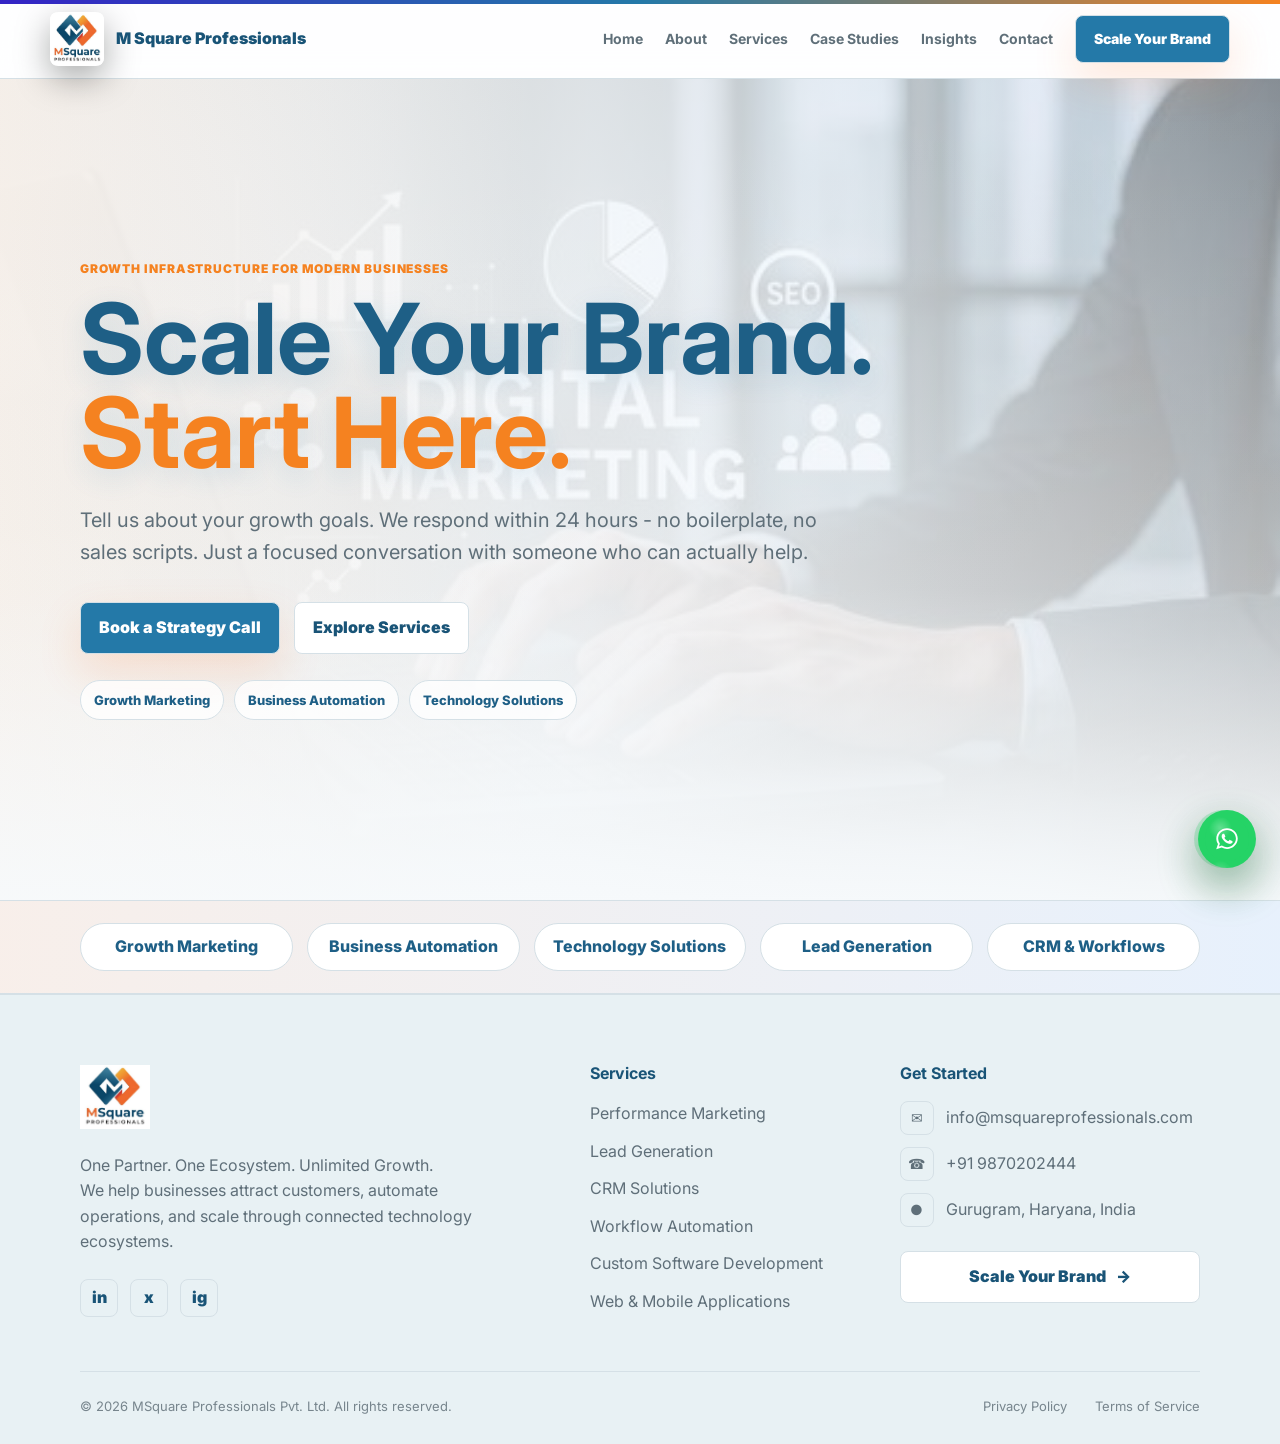
==== commit cd1277c7: "Update project" ====
--- a/index.html
+++ b/index.html
@@ -10,10 +10,10 @@
   <link href="https://fonts.googleapis.com/css2?family=Inter:wght@400;500;600;700;800;900&display=swap" rel="stylesheet">
   <link rel="stylesheet" href="styles.css">
 </head>
-<body>
+<body class="home-page">
   <header class="site-header" id="top">
     <nav class="nav-shell" aria-label="Main navigation">
-      <a class="brand" href="#top" aria-label="M Square Professionals home">
+      <a class="brand" href="index.html#top" aria-label="M Square Professionals home">
         <img src="assets/msquare-logo.png" alt="M Square Professionals logo">
         <span>M Square Professionals</span>
       </a>
@@ -22,12 +22,13 @@
         <span></span>
       </button>
       <div class="site-menu" id="site-menu">
-        <a href="#story">About</a>
-        <a href="#services">Services</a>
-        <a href="#work">Case Studies</a>
-        <a href="#insights">Insights</a>
-        <a href="#contact">Contact</a>
-        <a class="nav-cta" href="#contact">Scale Your Brand</a>
+        <a href="index.html">Home</a>
+        <a href="about.html">About</a>
+        <a href="services.html">Services</a>
+        <a href="case-studies.html">Case Studies</a>
+        <a href="insights.html">Insights</a>
+        <a href="contact.html">Contact</a>
+        <a class="nav-cta" href="contact.html">Scale Your Brand</a>
       </div>
     </nav>
   </header>
@@ -40,8 +41,8 @@
           <h1>Scale Your Brand.<span>Start Here.</span></h1>
           <p class="hero-lead">Tell us about your growth goals. We respond within 24 hours - no boilerplate, no sales scripts. Just a focused conversation with someone who can actually help.</p>
           <div class="hero-actions">
-            <a class="button primary" href="#contact">Book a Strategy Call</a>
-            <a class="button secondary" href="#services">Explore Services</a>
+            <a class="button primary" href="contact.html">Book a Strategy Call</a>
+            <a class="button secondary" href="services.html">Explore Services</a>
           </div>
           <div class="hero-chips" aria-label="Core services">
             <span>Growth Marketing</span>
@@ -304,7 +305,7 @@
           <p class="eyebrow">Case Studies / Portfolio</p>
           <h2>Measurable work across campaigns, websites, and systems.</h2>
           <p>Every project is framed around client context, challenge, strategy, work delivered, and measurable results - the same structure recommended in the website content workbook.</p>
-          <a class="button secondary" href="#contact">Discuss Similar Results</a>
+          <a class="button secondary" href="contact.html">Discuss Similar Results</a>
         </div>
         <div class="metric-grid">
           <div>
@@ -370,7 +371,7 @@
           <span>Featured Guide</span>
           <h3>How to connect marketing, CRM, and automation without slowing sales down</h3>
           <p>A practical guide for founders and operators who want better lead quality, faster follow-up, and clearer reporting.</p>
-          <a href="#contact">Read related guide -&gt;</a>
+          <a href="insights.html">Read related guide -&gt;</a>
         </article>
       </div>
     </section>
@@ -554,7 +555,7 @@
     <div class="container footer-grid">
       <div class="footer-brand">
         <img src="assets/msquare-logo.png" alt="M Square Professionals logo">
-        <p>One Partner. One Ecosystem. Unlimited Growth. We help businesses attract customers, automate operations, and scale through connected technology ecosystems.</p>
+        <p>One Partner. One Ecosystem. Unlimited Growth.<br>We help businesses attract customers, automate operations, and scale through connected technology ecosystems.</p>
         <div class="socials" aria-label="Social links">
           <a href="#" aria-label="LinkedIn">in</a>
           <a href="#" aria-label="X">x</a>
@@ -564,28 +565,27 @@
       <div>
         <h2>Services</h2>
         <ul class="footer-links">
-          <li><a href="#services">Performance Marketing</a></li>
-          <li><a href="#services">Lead Generation</a></li>
-          <li><a href="#services">CRM Solutions</a></li>
-          <li><a href="#services">Workflow Automation</a></li>
-          <li><a href="#services">Custom Software Development</a></li>
-          <li><a href="#services">Web &amp; Mobile Applications</a></li>
+          <li><a href="services.html">Performance Marketing</a></li>
+          <li><a href="services.html">Lead Generation</a></li>
+          <li><a href="services.html">CRM Solutions</a></li>
+          <li><a href="services.html">Workflow Automation</a></li>
+          <li><a href="services.html">Custom Software Development</a></li>
+          <li><a href="services.html">Web &amp; Mobile Applications</a></li>
         </ul>
       </div>
       <div>
         <h2>Get Started</h2>
         <ul class="contact-links">
-          <li><a href="mailto:info@msquareprofessionals.com">info@msquareprofessionals.com</a></li>
-          <li><a href="tel:+919870202444">+91 9870202444</a></li>
-          <li>Gurugram, Haryana, India</li>
+          <li><span class="contact-icon" aria-hidden="true">&#9993;</span><a href="mailto:info@msquareprofessionals.com">info@msquareprofessionals.com</a></li>
+          <li><span class="contact-icon" aria-hidden="true">&#9742;</span><a href="tel:+919870202444">+91 9870202444</a></li>
+          <li><span class="contact-icon" aria-hidden="true">&#9679;</span><span>Gurugram, Haryana, India</span></li>
         </ul>
-        <a class="footer-cta" href="#contact">Scale Your Brand <span aria-hidden="true">-&gt;</span></a>
+        <a class="footer-cta" href="contact.html">Scale Your Brand <span aria-hidden="true">-&gt;</span></a>
       </div>
     </div>
     <div class="container legal-row">
-      <a href="#legal">Privacy Policy</a>
-      <a href="#legal">Terms of Service</a>
-      <a href="#legal">Cookie Policy</a>
+      <p class="legal-copy">&copy; 2026 MSquare Professionals Pvt. Ltd. All rights reserved.</p>
+      <div class="legal-links"><a href="contact.html">Privacy Policy</a><a href="contact.html">Terms of Service</a></div>
     </div>
   </footer>
 
@@ -598,10 +598,6 @@
     </span>
   </a>
 
-  <button class="back-to-top" id="back-to-top" type="button" aria-label="Go to top">
-    <span aria-hidden="true">↑</span>
-  </button>
-
   <script src="script.js"></script>
 </body>
 </html>
--- a/styles.css
+++ b/styles.css
@@ -1,15 +1,15 @@
 :root {
-  --bg: #050608;
-  --surface: #111318;
-  --surface-2: #171a21;
-  --line: #272b35;
-  --text: #f7f7f8;
-  --muted: #a8adba;
-  --soft: #727988;
-  --orange: #ff6b18;
-  --orange-2: #ff9c27;
-  --blue: #2d83ff;
-  --blue-2: #62a3ff;
+  --bg: #f7fafc;
+  --surface: #ffffff;
+  --surface-2: #eef4f7;
+  --line: #d5e0e6;
+  --text: #195477;
+  --muted: #5f6f79;
+  --soft: #77858d;
+  --orange: #f58220;
+  --orange-2: #d96b0b;
+  --blue: #2479a8;
+  --blue-2: #1e5f86;
   --white: #ffffff;
 }
 
@@ -26,9 +26,13 @@
   font-family: Inter, Arial, sans-serif;
   color: var(--text);
   background:
-    linear-gradient(180deg, rgba(45, 131, 255, 0.04), transparent 520px),
+    linear-gradient(180deg, rgba(36, 121, 168, 0.06), transparent 520px),
     var(--bg);
   line-height: 1.6;
+}
+
+.home-page main > section:not(.hero):not(.proof-strip) {
+  display: none;
 }
 
 a {
@@ -50,9 +54,9 @@
   position: sticky;
   top: 0;
   z-index: 30;
-  background: rgba(5, 6, 8, 0.86);
+  background: rgba(255, 255, 255, 0.92);
   backdrop-filter: blur(16px);
-  border-bottom: 1px solid rgba(255, 255, 255, 0.08);
+  border-bottom: 1px solid var(--line);
 }
 
 .site-header::before {
@@ -100,7 +104,7 @@
 }
 
 .site-menu a:hover {
-  color: var(--text);
+  color: var(--orange);
 }
 
 .nav-cta,
@@ -120,14 +124,14 @@
 
 .nav-cta,
 .button.primary {
-  color: #111318;
-  background: var(--white);
+  color: var(--white);
+  background: var(--blue);
   box-shadow: 0 18px 44px rgba(255, 107, 24, 0.16);
 }
 
 .button.secondary {
   color: var(--text);
-  background: rgba(255, 255, 255, 0.08);
+  background: var(--surface);
   backdrop-filter: blur(8px);
 }
 
@@ -135,17 +139,17 @@
 .footer-cta:hover,
 .nav-cta:hover {
   transform: translateY(-1px);
-  border-color: rgba(255, 255, 255, 0.24);
+  border-color: var(--orange);
   box-shadow: 0 18px 44px rgba(45, 131, 255, 0.14);
 }
 
 .nav-cta:hover {
-  color: #111318;
-  background: var(--white);
+  color: var(--white);
+  background: var(--orange);
 }
 
 .site-menu .nav-cta:hover {
-  color: #111318;
+  color: var(--white);
 }
 
 .menu-toggle {
@@ -175,10 +179,10 @@
   display: flex;
   align-items: center;
   overflow: hidden;
-  border-bottom: 1px solid rgba(255, 255, 255, 0.08);
+  border-bottom: 1px solid var(--line);
   background:
-    linear-gradient(90deg, rgba(5, 6, 8, 0.98) 0%, rgba(5, 6, 8, 0.72) 46%, rgba(5, 6, 8, 0.48) 100%),
-    linear-gradient(180deg, rgba(5, 6, 8, 0.18), rgba(5, 6, 8, 0.84)),
+    linear-gradient(90deg, rgba(247, 250, 252, 0.98) 0%, rgba(247, 250, 252, 0.84) 46%, rgba(247, 250, 252, 0.42) 100%),
+    linear-gradient(180deg, rgba(247, 250, 252, 0.16), rgba(247, 250, 252, 0.72)),
     url("assets/hero-background.jpeg") center right / cover no-repeat;
 }
 
@@ -187,9 +191,37 @@
   position: absolute;
   inset: 0;
   background:
-    linear-gradient(180deg, transparent 0%, rgba(5, 6, 8, 0.36) 62%, rgba(5, 6, 8, 0.98) 100%),
-    linear-gradient(90deg, rgba(255, 107, 24, 0.08), transparent 42%);
+    linear-gradient(180deg, transparent 0%, rgba(247, 250, 252, 0.08) 62%, rgba(247, 250, 252, 0.92) 100%),
+    linear-gradient(90deg, rgba(245, 130, 32, 0.08), transparent 42%);
   pointer-events: none;
+}
+
+main > .section-band:first-child:not(.hero),
+.contact-hero {
+  position: relative;
+  overflow: hidden;
+  border-bottom: 1px solid var(--line);
+  background:
+    linear-gradient(90deg, rgba(247, 250, 252, 0.98) 0%, rgba(247, 250, 252, 0.84) 46%, rgba(247, 250, 252, 0.42) 100%),
+    linear-gradient(180deg, rgba(247, 250, 252, 0.16), rgba(247, 250, 252, 0.72)),
+    url("assets/hero-background.jpeg") center right / cover no-repeat;
+}
+
+main > .section-band:first-child:not(.hero)::before,
+.contact-hero::before {
+  content: "";
+  position: absolute;
+  inset: 0;
+  background:
+    linear-gradient(180deg, transparent 0%, rgba(247, 250, 252, 0.08) 62%, rgba(247, 250, 252, 0.92) 100%),
+    linear-gradient(90deg, rgba(245, 130, 32, 0.08), transparent 42%);
+  pointer-events: none;
+}
+
+main > .section-band:first-child:not(.hero) > .container,
+.contact-hero > .container {
+  position: relative;
+  z-index: 1;
 }
 
 .hero-grid {
@@ -234,13 +266,14 @@
   font-size: clamp(54px, 8vw, 98px);
   line-height: 0.96;
   letter-spacing: 0;
-  text-shadow: 0 18px 58px rgba(0, 0, 0, 0.64);
+  color: var(--blue-2);
+  text-shadow: 0 8px 28px rgba(36, 121, 168, 0.14);
 }
 
 h1 span,
 .story-section h2 span {
   display: block;
-  color: rgba(247, 247, 248, 0.38);
+  color: var(--orange);
 }
 
 h2 {
@@ -258,9 +291,9 @@
 
 .hero-lead {
   max-width: 760px;
-  color: #c6cedd;
+  color: var(--muted);
   font-size: 20px;
-  text-shadow: 0 10px 36px rgba(0, 0, 0, 0.58);
+  text-shadow: none;
 }
 
 .hero-actions {
@@ -278,11 +311,11 @@
 }
 
 .hero-chips span {
-  border: 1px solid rgba(255, 255, 255, 0.16);
+  border: 1px solid var(--line);
   border-radius: 999px;
   padding: 9px 13px;
-  color: #d6dbea;
-  background: rgba(8, 10, 14, 0.48);
+  color: var(--blue-2);
+  background: rgba(255, 255, 255, 0.78);
   backdrop-filter: blur(10px);
   font-size: 13px;
   font-weight: 800;
@@ -323,7 +356,7 @@
 .proof-strip {
   padding: 22px 0;
   background: linear-gradient(90deg, rgba(255, 107, 24, 0.08), rgba(45, 131, 255, 0.08));
-  border-bottom: 1px solid rgba(255, 255, 255, 0.08);
+  border-bottom: 1px solid var(--line);
 }
 
 .proof-grid {
@@ -334,13 +367,13 @@
 
 .proof-grid p {
   margin: 0;
-  color: var(--muted);
+  color: var(--blue-2);
   font-weight: 800;
   text-align: center;
-  border: 1px solid rgba(255, 255, 255, 0.08);
+  border: 1px solid var(--line);
   border-radius: 999px;
   padding: 10px 12px;
-  background: rgba(5, 6, 8, 0.36);
+  background: var(--surface);
 }
 
 .story-grid,
@@ -353,6 +386,10 @@
   grid-template-columns: 0.9fr 1.1fr;
   gap: 64px;
   align-items: start;
+}
+
+.story-grid {
+  grid-template-columns: 1fr;
 }
 
 .story-grid > div:last-child > p,
@@ -375,8 +412,8 @@
 
 .muted {
   background:
-    linear-gradient(180deg, rgba(255, 255, 255, 0.02), transparent),
-    #090a0d;
+    linear-gradient(180deg, rgba(36, 121, 168, 0.04), transparent),
+    #edf4f7;
 }
 
 .pillar-heading,
@@ -403,10 +440,8 @@
   overflow: hidden;
   border: 1px solid var(--line);
   border-radius: 8px;
-  background:
-    linear-gradient(145deg, rgba(255, 255, 255, 0.055), rgba(255, 255, 255, 0.01)),
-    rgba(17, 19, 24, 0.86);
-  box-shadow: 0 24px 80px rgba(0, 0, 0, 0.22);
+  background: var(--surface);
+  box-shadow: 0 18px 48px rgba(25, 84, 119, 0.09);
 }
 
 .service-card::after,
@@ -639,10 +674,7 @@
 
 .contact-section {
   padding: 76px 0;
-  background:
-    radial-gradient(circle at 18% 20%, rgba(255, 107, 24, 0.12), transparent 32%),
-    radial-gradient(circle at 82% 72%, rgba(45, 131, 255, 0.12), transparent 30%),
-    #06070a;
+  background: var(--surface);
 }
 
 .contact-section .contact-grid {
@@ -650,12 +682,10 @@
   gap: 32px;
   align-items: stretch;
   padding: 26px;
-  border: 1px solid rgba(255, 255, 255, 0.09);
+  border: 1px solid var(--line);
   border-radius: 8px;
-  background:
-    linear-gradient(135deg, rgba(255, 255, 255, 0.055), rgba(255, 255, 255, 0.012)),
-    rgba(13, 15, 20, 0.84);
-  box-shadow: 0 30px 110px rgba(0, 0, 0, 0.38);
+  background: var(--surface);
+  box-shadow: 0 22px 70px rgba(25, 84, 119, 0.1);
 }
 
 .contact-intro {
@@ -665,6 +695,28 @@
   padding: 22px 12px;
 }
 
+.contact-hero {
+  padding: 76px 0 42px;
+}
+
+.contact-hero .container {
+  text-align: left;
+}
+
+.contact-hero h1 {
+  max-width: 700px;
+  margin: 12px 0 18px;
+}
+
+.contact-hero > .container > p:not(.eyebrow) {
+  max-width: 760px;
+  font-size: 17px;
+}
+
+.contact-hero .contact-metrics {
+  max-width: 760px;
+}
+
 .contact-intro h2 {
   max-width: 520px;
   font-size: clamp(32px, 4vw, 54px);
@@ -684,10 +736,10 @@
 .contact-highlights div {
   position: relative;
   overflow: hidden;
-  border: 1px solid rgba(255, 255, 255, 0.09);
+  border: 1px solid var(--line);
   border-radius: 8px;
   padding: 16px 16px 16px 46px;
-  background: rgba(255, 255, 255, 0.035);
+  background: var(--surface-2);
 }
 
 .contact-highlights div::before {
@@ -716,10 +768,35 @@
   line-height: 1.5;
 }
 
+.contact-metrics {
+  display: grid;
+  grid-template-columns: repeat(4, minmax(0, 1fr));
+  gap: 22px;
+  margin-top: 40px;
+}
+
+.contact-metrics div {
+  min-width: 0;
+}
+
+.contact-metrics strong {
+  display: block;
+  margin-bottom: 4px;
+  font-size: 30px;
+  line-height: 1;
+}
+
+.contact-metrics span {
+  display: block;
+  color: var(--muted);
+  font-size: 13px;
+  line-height: 1.35;
+}
+
 .form-header {
   margin-bottom: 22px;
   padding-bottom: 18px;
-  border-bottom: 1px solid rgba(255, 255, 255, 0.08);
+  border-bottom: 1px solid var(--line);
 }
 
 .form-header span {
@@ -764,9 +841,7 @@
 .contact-form {
   padding: 26px;
   border-color: rgba(255, 107, 24, 0.24);
-  background:
-    linear-gradient(145deg, rgba(255, 255, 255, 0.06), rgba(255, 255, 255, 0.015)),
-    rgba(18, 21, 28, 0.9);
+  background: var(--surface-2);
   box-shadow: none;
 }
 
@@ -799,7 +874,7 @@
   border-radius: 8px;
   padding: 13px 14px;
   color: var(--text);
-  background: var(--surface-2);
+  background: var(--surface);
   font: inherit;
   outline: none;
 }
@@ -849,8 +924,8 @@
   width: 100%;
   min-height: 48px;
   border-color: transparent;
-  color: #111318;
-  background: var(--white);
+  color: var(--white);
+  background: var(--orange);
   cursor: pointer;
 }
 
@@ -972,8 +1047,8 @@
 
 .site-footer {
   padding: 70px 0 28px;
-  background: #0b0c10;
-  border-top: 1px solid rgba(255, 255, 255, 0.08);
+  background: #e8f1f4;
+  border-top: 1px solid var(--line);
 }
 
 .footer-grid {
@@ -990,6 +1065,11 @@
   background: var(--white);
 }
 
+.footer-brand p {
+  max-width: 400px;
+  color: var(--muted);
+}
+
 .socials {
   display: flex;
   gap: 12px;
@@ -1006,6 +1086,12 @@
   border-radius: 8px;
   color: var(--muted);
   font-weight: 900;
+}
+
+.socials a:hover,
+.site-footer a:hover {
+  color: var(--blue-2);
+  border-color: var(--blue-2);
 }
 
 @keyframes riseIn {
@@ -1052,66 +1138,64 @@
   color: var(--muted);
 }
 
+.site-footer a {
+  color: inherit;
+}
+
+.contact-links li {
+  display: flex;
+  align-items: center;
+  gap: 12px;
+  min-height: 34px;
+}
+
+.contact-icon {
+  width: 34px;
+  height: 34px;
+  display: inline-flex;
+  flex: 0 0 34px;
+  align-items: center;
+  justify-content: center;
+  border: 1px solid var(--line);
+  border-radius: 8px;
+  color: var(--muted);
+  font-size: 14px;
+}
+
 .footer-cta {
   width: 100%;
   margin-top: 12px;
-  color: var(--text);
-  background: transparent;
+  color: var(--blue-2);
+  background: var(--surface);
 }
 
 .legal-row {
   display: flex;
   flex-wrap: wrap;
+  align-items: center;
+  justify-content: space-between;
   gap: 18px;
   margin-top: 44px;
   padding-top: 24px;
-  border-top: 1px solid rgba(255, 255, 255, 0.08);
+  border-top: 1px solid var(--line);
   color: var(--soft);
   font-size: 13px;
 }
 
-.back-to-top {
-  position: fixed;
-  right: 24px;
-  bottom: 24px;
-  z-index: 40;
-  width: 52px;
-  height: 52px;
-  display: inline-flex;
-  align-items: center;
-  justify-content: center;
-  border: 1px solid rgba(255, 255, 255, 0.18);
-  border-radius: 8px;
-  color: #111318;
-  background: var(--white);
-  box-shadow: 0 18px 44px rgba(255, 107, 24, 0.2), 0 18px 44px rgba(0, 0, 0, 0.34);
-  cursor: pointer;
-  opacity: 0;
-  pointer-events: none;
-  transform: translateY(12px);
-  transition: opacity 180ms ease, transform 180ms ease, box-shadow 180ms ease;
-}
-
-.back-to-top span {
-  font-size: 24px;
-  line-height: 1;
-  font-weight: 900;
-}
-
-.back-to-top.visible {
-  opacity: 1;
-  pointer-events: auto;
-  transform: translateY(0);
-}
-
-.back-to-top:hover {
-  box-shadow: 0 22px 54px rgba(45, 131, 255, 0.22), 0 18px 44px rgba(0, 0, 0, 0.34);
+.legal-copy {
+  margin: 0;
+}
+
+.legal-links {
+  display: flex;
+  flex-wrap: wrap;
+  gap: 28px;
 }
 
 .whatsapp-float {
   position: fixed;
   right: 24px;
-  bottom: 92px;
+  bottom: 32px;
   z-index: 40;
   display: inline-flex;
   align-items: center;
@@ -1133,14 +1217,12 @@
 }
 
 .whatsapp-label {
-  border: 1px solid rgba(255, 255, 255, 0.09);
+  border: 1px solid var(--line);
   border-radius: 8px;
   padding: 12px 15px;
-  color: var(--text);
-  background:
-    linear-gradient(135deg, rgba(255, 255, 255, 0.07), rgba(255, 255, 255, 0.02)),
-    rgba(17, 19, 24, 0.96);
-  box-shadow: 0 18px 44px rgba(0, 0, 0, 0.28);
+  color: var(--blue-2);
+  background: var(--surface);
+  box-shadow: 0 18px 44px rgba(25, 84, 119, 0.14);
   font-size: 13px;
   font-weight: 900;
   transform: translateX(10px);
@@ -1267,6 +1349,10 @@
     grid-template-columns: repeat(2, 1fr);
   }
 
+  .contact-metrics {
+    grid-template-columns: repeat(2, minmax(0, 1fr));
+  }
+
   .office-grid {
     grid-template-columns: 1fr;
   }
@@ -1321,14 +1407,9 @@
     text-align: left;
   }
 
-  .back-to-top {
-    right: 16px;
-    bottom: 16px;
-  }
-
   .whatsapp-float {
     right: 16px;
-    bottom: 84px;
+    bottom: 24px;
   }
 
   .whatsapp-label {
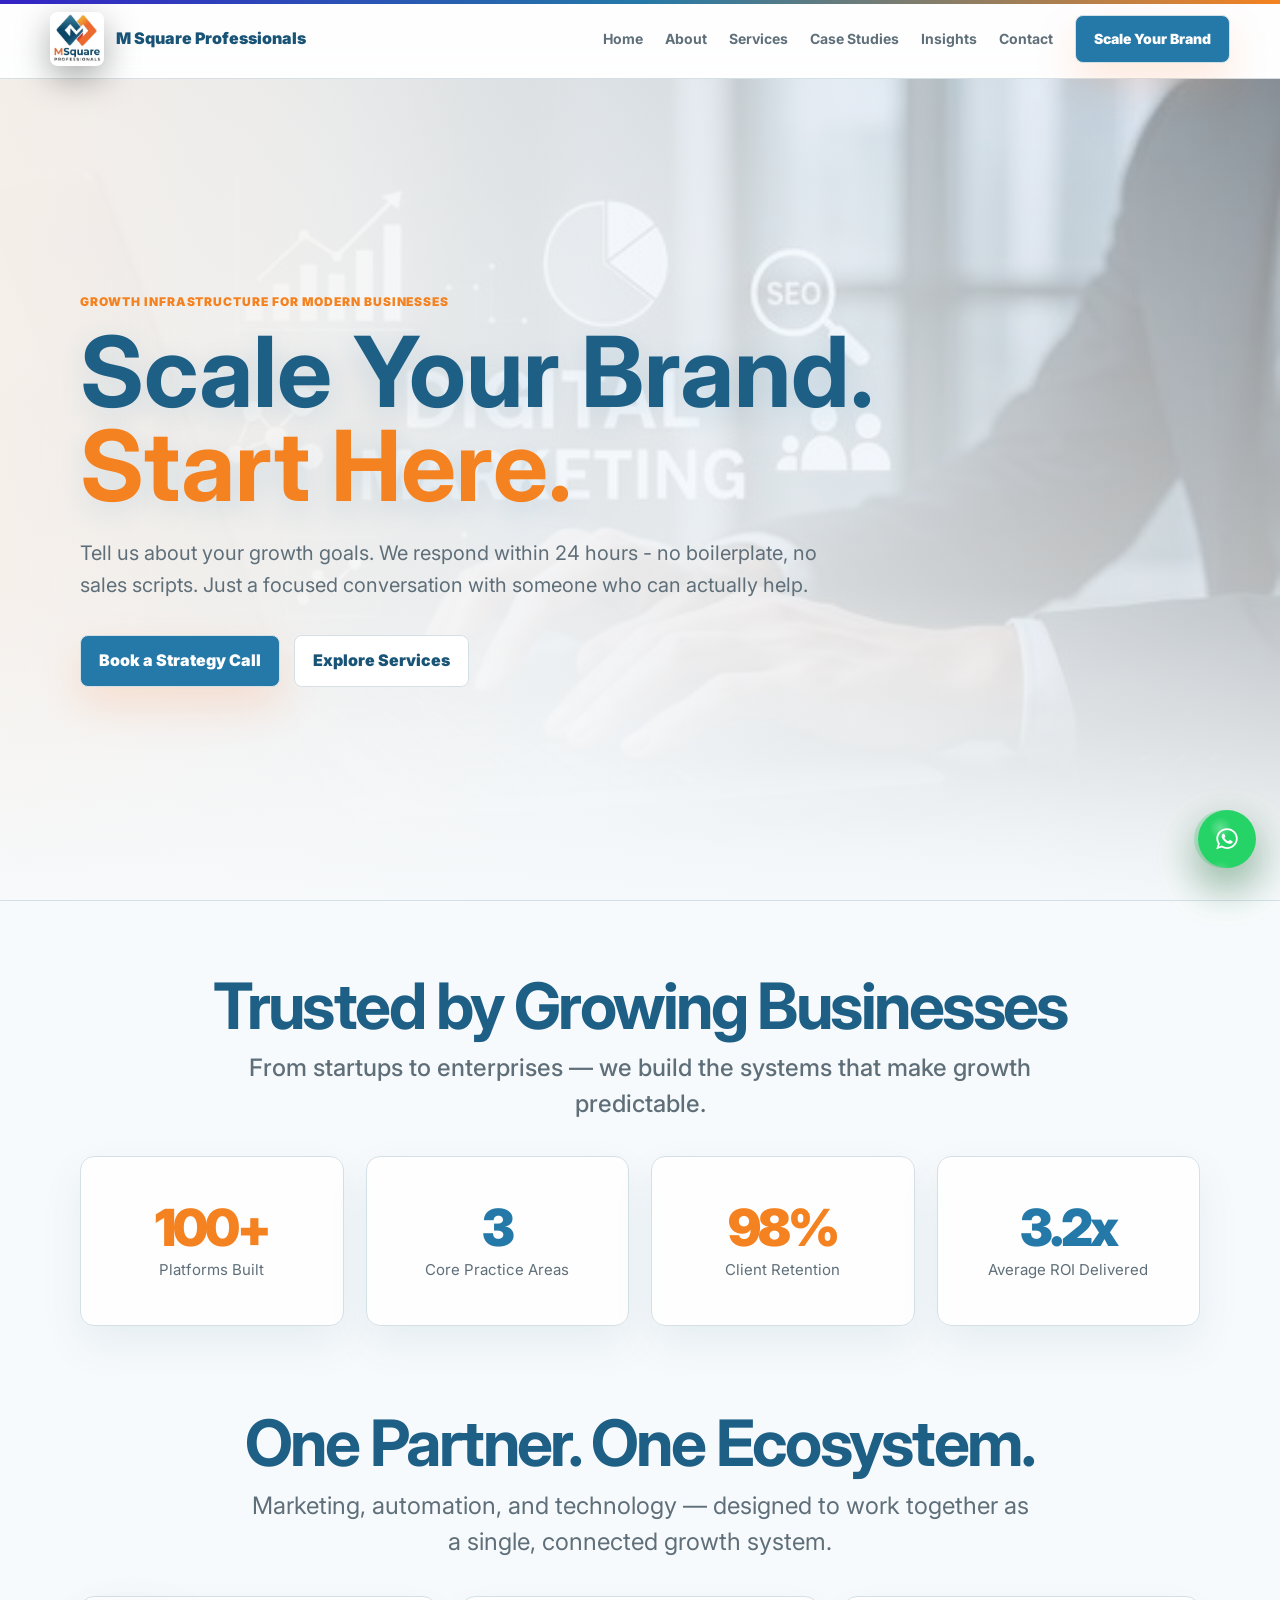
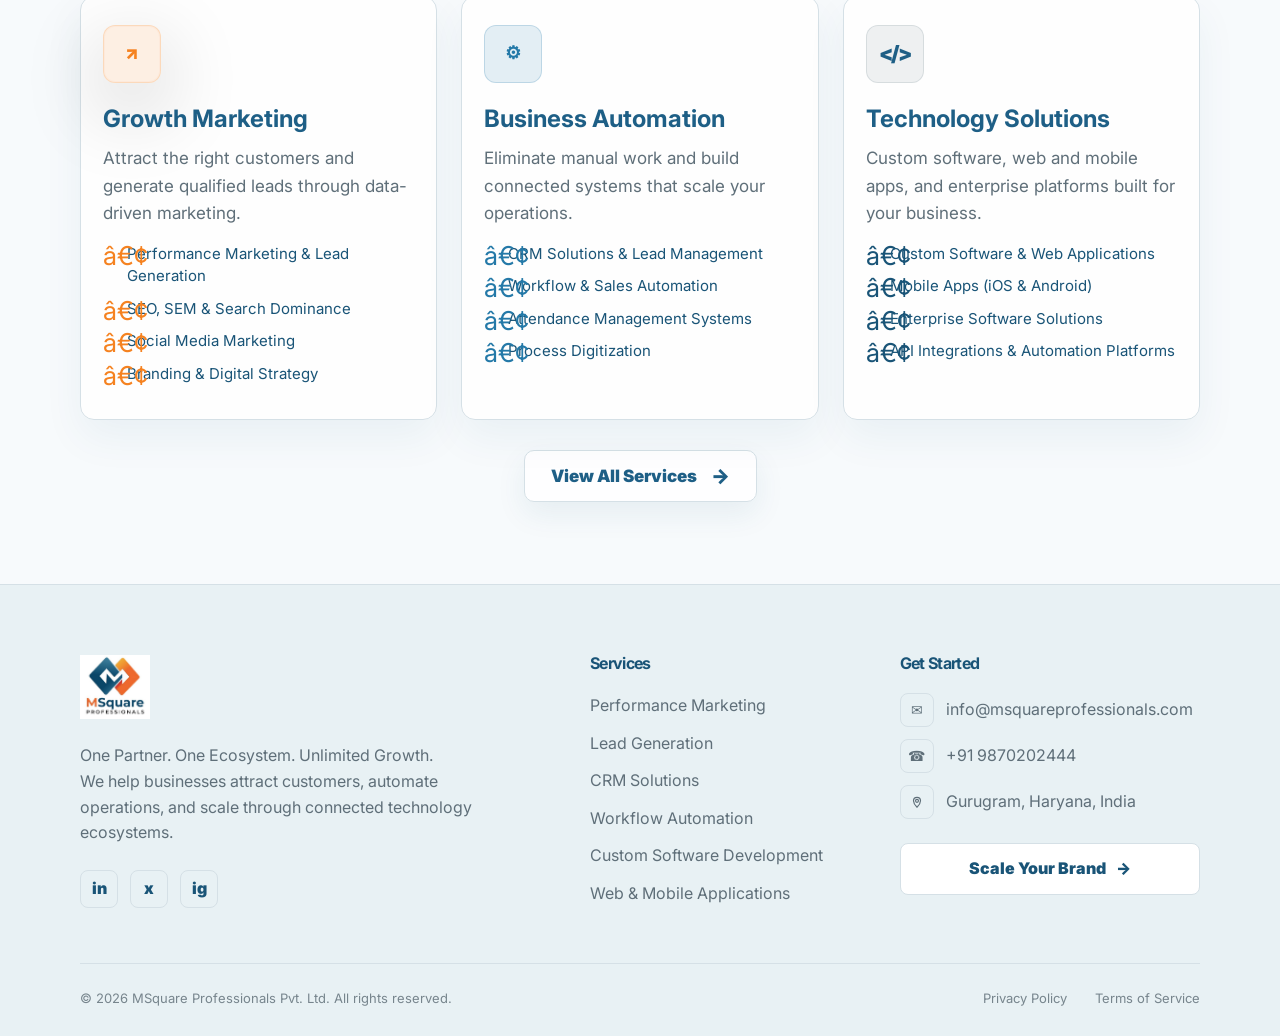
==== commit 50340e28: "Update project" ====
--- a/index.html
+++ b/index.html
@@ -44,22 +44,82 @@
             <a class="button primary" href="contact.html">Book a Strategy Call</a>
             <a class="button secondary" href="services.html">Explore Services</a>
           </div>
-          <div class="hero-chips" aria-label="Core services">
-            <span>Growth Marketing</span>
-            <span>Business Automation</span>
-            <span>Technology Solutions</span>
-          </div>
-        </div>
-      </div>
-    </section>
-
-    <section class="proof-strip">
-      <div class="container proof-grid">
-        <p>Growth Marketing</p>
-        <p>Business Automation</p>
-        <p>Technology Solutions</p>
-        <p>Lead Generation</p>
-        <p>CRM &amp; Workflows</p>
+        </div>
+      </div>
+    </section>
+
+    <section class="trust-section">
+      <div class="container trust-inner">
+        <h2>Trusted by Growing Businesses</h2>
+        <p class="trust-subtitle">From startups to enterprises — we build the systems that make growth predictable.</p>
+
+        <div class="trust-metrics" aria-label="Business outcomes metrics">
+          <div class="trust-card">
+            <strong class="orange">100+</strong>
+            <span>Platforms Built</span>
+          </div>
+          <div class="trust-card">
+            <strong class="blue">3</strong>
+            <span>Core Practice Areas</span>
+          </div>
+          <div class="trust-card">
+            <strong class="orange">98%</strong>
+            <span>Client Retention</span>
+          </div>
+          <div class="trust-card">
+            <strong class="blue">3.2x</strong>
+            <span>Average ROI Delivered</span>
+          </div>
+        </div>
+      </div>
+    </section>
+
+    <section class="ecosystem-section">
+      <div class="container ecosystem-inner">
+        <h2>One Partner. One Ecosystem.</h2>
+        <p>Marketing, automation, and technology — designed to work together as a single, connected growth system.</p>
+
+        <div class="ecosystem-grid">
+          <article class="ecosystem-card orange-card">
+            <div class="card-icon accent-orange">↗</div>
+            <h3>Growth Marketing</h3>
+            <p>Attract the right customers and generate qualified leads through data-driven marketing.</p>
+            <ul>
+              <li>Performance Marketing &amp; Lead Generation</li>
+              <li>SEO, SEM &amp; Search Dominance</li>
+              <li>Social Media Marketing</li>
+              <li>Branding &amp; Digital Strategy</li>
+            </ul>
+          </article>
+
+          <article class="ecosystem-card blue-card">
+            <div class="card-icon accent-blue">⚙</div>
+            <h3>Business Automation</h3>
+            <p>Eliminate manual work and build connected systems that scale your operations.</p>
+            <ul>
+              <li>CRM Solutions &amp; Lead Management</li>
+              <li>Workflow &amp; Sales Automation</li>
+              <li>Attendance Management Systems</li>
+              <li>Process Digitization</li>
+            </ul>
+          </article>
+
+          <article class="ecosystem-card neutral-card">
+            <div class="card-icon accent-neutral">&lt;/&gt;</div>
+            <h3>Technology Solutions</h3>
+            <p>Custom software, web and mobile apps, and enterprise platforms built for your business.</p>
+            <ul>
+              <li>Custom Software &amp; Web Applications</li>
+              <li>Mobile Apps (iOS &amp; Android)</li>
+              <li>Enterprise Software Solutions</li>
+              <li>API Integrations &amp; Automation Platforms</li>
+            </ul>
+          </article>
+        </div>
+
+        <div class="trust-cta-wrap">
+          <a class="button tertiary" href="services.html">View All Services <span aria-hidden="true">→</span></a>
+        </div>
       </div>
     </section>
 
@@ -578,7 +638,7 @@
         <ul class="contact-links">
           <li><span class="contact-icon" aria-hidden="true">&#9993;</span><a href="mailto:info@msquareprofessionals.com">info@msquareprofessionals.com</a></li>
           <li><span class="contact-icon" aria-hidden="true">&#9742;</span><a href="tel:+919870202444">+91 9870202444</a></li>
-          <li><span class="contact-icon" aria-hidden="true">&#9679;</span><span>Gurugram, Haryana, India</span></li>
+          <li><span class="contact-icon" aria-hidden="true"><svg viewBox="0 0 24 24" aria-hidden="true"><path d="M12 21s6-5.5 6-11a6 6 0 1 0-12 0c0 5.5 6 11 6 11Z"></path><circle cx="12" cy="10" r="2.5"></circle></svg></span><span>Gurugram, Haryana, India</span></li>
         </ul>
         <a class="footer-cta" href="contact.html">Scale Your Brand <span aria-hidden="true">-&gt;</span></a>
       </div>
--- a/styles.css
+++ b/styles.css
@@ -1,3 +1,248 @@
+﻿.case-study-intro {
+  padding: 72px 0 28px;
+}
+
+.case-study-intro .container {
+  max-width: 1200px;
+}
+
+.case-study-intro h1 {
+  margin: 0 0 18px;
+  font-size: clamp(2.8rem, 4vw, 6rem);
+  line-height: 0.96;
+  letter-spacing: -0.06em;
+}
+
+.case-study-intro p:last-child {
+  max-width: 900px;
+  color: var(--muted);
+  font-size: clamp(1.1rem, 1.8vw, 1.7rem);
+  font-weight: 500;
+}
+
+.case-study-block {
+  padding: 18px 0 18px;
+}
+
+.case-study-row {
+  display: grid;
+  grid-template-columns: minmax(260px, 0.9fr) minmax(0, 2.1fr);
+  gap: 24px;
+  align-items: stretch;
+  padding: 22px 20px;
+  border: 1px solid var(--line);
+  border-radius: 18px;
+  background: rgba(255, 255, 255, 0.6);
+  box-shadow: 0 24px 60px rgba(25, 84, 119, 0.04);
+}
+
+.case-identity {
+  display: flex;
+  flex-direction: column;
+  justify-content: center;
+  padding: 18px 12px 18px 8px;
+}
+
+.case-icon {
+  width: 74px;
+  height: 74px;
+  display: inline-flex;
+  align-items: center;
+  justify-content: center;
+  margin-bottom: 16px;
+  border-radius: 16px;
+  border: 1px solid rgba(245, 130, 32, 0.2);
+  background: rgba(245, 130, 32, 0.12);
+  color: var(--orange);
+  font-size: 2.1rem;
+  font-weight: 800;
+}
+
+.case-icon-commerce,
+.case-icon-real-estate,
+.case-icon-saas,
+.case-icon-health {
+  background: rgba(245, 130, 32, 0.12);
+}
+
+.case-label {
+  margin-bottom: 8px;
+  color: var(--muted);
+  font-size: 0.78rem;
+  font-weight: 900;
+  letter-spacing: 0.1em;
+  text-transform: uppercase;
+}
+
+.case-identity h2 {
+  margin: 0;
+  font-size: clamp(1.9rem, 2vw, 2.7rem);
+  line-height: 1.2;
+  letter-spacing: -0.04em;
+  color: var(--blue-2);
+}
+
+.case-details {
+  padding: 8px 10px 6px 4px;
+}
+
+.case-details h3 {
+  margin: 0 0 18px;
+  font-size: clamp(2.2rem, 3vw, 4rem);
+  line-height: 1.05;
+  letter-spacing: -0.06em;
+  color: var(--blue-2);
+}
+
+.case-section {
+  margin-bottom: 18px;
+}
+
+.case-heading {
+  margin: 0 0 8px;
+  color: var(--muted);
+  font-size: 0.8rem;
+  font-weight: 900;
+  letter-spacing: 0.12em;
+  text-transform: uppercase;
+}
+
+.case-section p,
+.case-section li {
+  color: var(--muted);
+  font-size: 1.02rem;
+  line-height: 1.5;
+}
+
+.case-section ul {
+  margin: 0;
+  padding-left: 18px;
+}
+
+.case-section li {
+  margin-bottom: 6px;
+}
+
+.case-metrics {
+  display: grid;
+  grid-template-columns: repeat(4, minmax(0, 1fr));
+  gap: 16px;
+  margin-top: 12px;
+}
+
+.metric-box {
+  min-height: 120px;
+  display: flex;
+  flex-direction: column;
+  justify-content: center;
+  padding: 16px 18px;
+  border: 1px solid var(--line);
+  border-radius: 12px;
+  background: rgba(255, 255, 255, 0.8);
+}
+
+.metric-box strong {
+  display: block;
+  margin-bottom: 6px;
+  font-size: clamp(1.8rem, 2.2vw, 3rem);
+  line-height: 1;
+  letter-spacing: -0.06em;
+  font-weight: 900;
+}
+
+.metric-box.orange strong {
+  color: var(--orange);
+}
+
+.metric-box.blue strong {
+  color: var(--blue);
+}
+
+.metric-box span {
+  display: block;
+  color: var(--muted);
+  font-size: 0.92rem;
+  line-height: 1.3;
+}
+
+.case-cta-wrap {
+  padding: 36px 0 86px;
+}
+
+.case-cta {
+  display: flex;
+  flex-direction: column;
+  align-items: center;
+  justify-content: center;
+  min-height: 520px;
+  padding: 40px 24px;
+  background: linear-gradient(90deg, rgba(245, 130, 32, 0.88), rgba(168, 146, 203, 0.78), rgba(89, 118, 224, 0.84));
+  text-align: center;
+}
+
+.cta-badge {
+  width: 72px;
+  height: 72px;
+  display: inline-flex;
+  align-items: center;
+  justify-content: center;
+  margin-bottom: 16px;
+  border-radius: 50%;
+  background: rgba(255, 255, 255, 0.14);
+  border: 1px solid rgba(255, 255, 255, 0.4);
+  color: #fff;
+  font-size: 2.4rem;
+}
+
+.case-cta h2 {
+  margin: 0 0 18px;
+  max-width: 860px;
+  font-size: clamp(3rem, 4.8vw, 7rem);
+  line-height: 0.96;
+  letter-spacing: -0.06em;
+  color: #fff;
+}
+
+.case-cta p {
+  max-width: 720px;
+  margin: 0 0 28px;
+  color: rgba(255, 255, 255, 0.9);
+  font-size: clamp(1.05rem, 1.8vw, 1.6rem);
+  line-height: 1.6;
+}
+
+.cta-button {
+  background: rgba(255, 255, 255, 0.97);
+  color: var(--blue-2);
+  border: none;
+  min-width: 230px;
+  min-height: 50px;
+  font-size: 1.1rem;
+}
+
+@media (max-width: 980px) {
+  .case-study-row {
+    grid-template-columns: 1fr;
+  }
+
+  .case-identity {
+    padding-bottom: 0;
+  }
+
+  .case-metrics {
+    grid-template-columns: repeat(2, minmax(0, 1fr));
+  }
+}
+
+@media (max-width: 640px) {
+  .case-metrics {
+    grid-template-columns: 1fr;
+  }
+
+  .case-details h3 {
+    font-size: 2.2rem;
+  }
+}
 :root {
   --bg: #f7fafc;
   --surface: #ffffff;
@@ -31,7 +276,7 @@
   line-height: 1.6;
 }
 
-.home-page main > section:not(.hero):not(.proof-strip) {
+.home-page main > section:not(.hero):not(.trust-section):not(.ecosystem-section) {
   display: none;
 }
 
@@ -263,11 +508,10 @@
 h1 {
   max-width: 900px;
   margin-bottom: 24px;
-  font-size: clamp(54px, 8vw, 98px);
-  line-height: 0.96;
-  letter-spacing: 0;
+  font-size: clamp(2.5rem, 5vw, 4.5rem);
+  line-height: 1.08;
+  letter-spacing: -0.04em;
   color: var(--blue-2);
-  text-shadow: 0 8px 28px rgba(36, 121, 168, 0.14);
 }
 
 h1 span,
@@ -278,15 +522,22 @@
 
 h2 {
   margin-bottom: 16px;
-  font-size: clamp(34px, 5vw, 64px);
-  line-height: 1.03;
-  letter-spacing: 0;
+  font-size: clamp(2rem, 3vw, 3rem);
+  line-height: 1.1;
+  letter-spacing: -0.04em;
 }
 
 h3 {
   margin-bottom: 10px;
-  font-size: 20px;
+  font-size: clamp(1.35rem, 2vw, 1.75rem);
   line-height: 1.25;
+}
+
+.hero h1 {
+  font-size: clamp(54px, 8vw, 98px);
+  line-height: 0.96;
+  letter-spacing: 0;
+  text-shadow: 0 8px 28px rgba(36, 121, 168, 0.14);
 }
 
 .hero-lead {
@@ -353,27 +604,207 @@
   color: var(--blue);
 }
 
-.proof-strip {
-  padding: 22px 0;
-  background: linear-gradient(90deg, rgba(255, 107, 24, 0.08), rgba(45, 131, 255, 0.08));
-  border-bottom: 1px solid var(--line);
-}
-
-.proof-grid {
-  display: grid;
-  grid-template-columns: repeat(5, 1fr);
-  gap: 14px;
-}
-
-.proof-grid p {
+.trust-section {
+  padding: 72px 0 40px;
+}
+
+.trust-inner {
+  text-align: center;
+}
+
+.trust-inner h2 {
+  margin-bottom: 12px;
+  font-size: clamp(42px, 5vw, 82px);
+  line-height: 1.02;
+  letter-spacing: -0.04em;
+  color: var(--blue-2);
+}
+
+.trust-subtitle {
+  margin: 0 auto 34px;
+  max-width: 840px;
+  color: var(--muted);
+  font-size: clamp(18px, 2vw, 24px);
+  font-weight: 500;
+  line-height: 1.5;
+}
+
+.trust-metrics {
+  display: grid;
+  grid-template-columns: repeat(4, minmax(0, 1fr));
+  gap: 22px;
+}
+
+.trust-card {
+  min-height: 170px;
+  display: flex;
+  flex-direction: column;
+  justify-content: center;
+  padding: 26px 24px;
+  border: 1px solid var(--line);
+  border-radius: 14px;
+  background: rgba(255, 255, 255, 0.84);
+  box-shadow: 0 18px 42px rgba(25, 84, 119, 0.08);
+}
+
+.trust-card strong {
+  display: block;
+  margin-bottom: 6px;
+  font-size: clamp(32px, 4vw, 62px);
+  line-height: 1;
+  letter-spacing: -0.06em;
+  font-weight: 900;
+}
+
+.trust-card span {
+  display: block;
+  color: var(--muted);
+  font-size: 15px;
+  line-height: 1.4;
+}
+
+.ecosystem-section {
+  padding: 44px 0 82px;
+}
+
+.ecosystem-inner {
+  text-align: center;
+}
+
+.ecosystem-inner h2 {
+  margin-bottom: 12px;
+  font-size: clamp(44px, 5vw, 78px);
+  line-height: 1.02;
+  letter-spacing: -0.04em;
+  color: var(--blue-2);
+}
+
+.ecosystem-inner > p {
+  max-width: 780px;
+  margin: 0 auto 36px;
+  color: var(--muted);
+  font-size: clamp(18px, 2vw, 24px);
+  line-height: 1.5;
+}
+
+.ecosystem-grid {
+  display: grid;
+  grid-template-columns: repeat(3, minmax(0, 1fr));
+  gap: 24px;
+  text-align: left;
+}
+
+.ecosystem-card {
+  position: relative;
+  min-height: 100%;
+  padding: 28px 22px 24px;
+  border: 1px solid var(--line);
+  border-radius: 14px;
+  background: rgba(255, 255, 255, 0.86);
+  box-shadow: 0 18px 42px rgba(25, 84, 119, 0.06);
+}
+
+.card-icon {
+  width: 58px;
+  height: 58px;
+  display: inline-flex;
+  align-items: center;
+  justify-content: center;
+  margin-bottom: 22px;
+  border-radius: 12px;
+  font-size: 18px;
+  font-weight: 900;
+  text-transform: none;
+}
+
+.accent-orange {
+  background: rgba(245, 130, 32, 0.12);
+  color: var(--orange);
+  border: 1px solid rgba(245, 130, 32, 0.2);
+}
+
+.accent-blue {
+  background: rgba(36, 121, 168, 0.12);
+  color: var(--blue);
+  border: 1px solid rgba(36, 121, 168, 0.2);
+}
+
+.accent-neutral {
+  background: rgba(123, 138, 148, 0.12);
+  color: var(--blue-2);
+  border: 1px solid rgba(123, 138, 148, 0.2);
+  font-size: 21px;
+  letter-spacing: -0.08em;
+}
+
+.ecosystem-card h3 {
+  margin-bottom: 12px;
+  font-size: 24px;
+  line-height: 1.2;
+  color: var(--blue-2);
+}
+
+.ecosystem-card > p {
+  margin-bottom: 16px;
+  color: var(--muted);
+  font-size: 17px;
+  line-height: 1.6;
+}
+
+.ecosystem-card ul {
+  list-style: none;
   margin: 0;
+  padding: 0;
+}
+
+.ecosystem-card li {
+  position: relative;
+  margin-bottom: 10px;
+  padding-left: 24px;
+  color: var(--text);
+  font-size: 15px;
+  line-height: 1.5;
+}
+
+.ecosystem-card li::before {
+  content: "â€¢";
+  position: absolute;
+  left: 0;
+  color: var(--orange);
+  font-size: 26px;
+  line-height: 1;
+}
+
+.blue-card li::before {
+  color: var(--blue);
+}
+
+.neutral-card li::before {
+  color: var(--text);
+}
+
+.trust-cta-wrap {
+  display: flex;
+  justify-content: center;
+  margin-top: 30px;
+}
+
+.button.tertiary {
+  min-height: 52px;
+  padding: 0 26px;
+  border: 1px solid var(--line);
+  border-radius: 10px;
+  background: rgba(255, 255, 255, 0.9);
   color: var(--blue-2);
-  font-weight: 800;
-  text-align: center;
-  border: 1px solid var(--line);
-  border-radius: 999px;
-  padding: 10px 12px;
-  background: var(--surface);
+  font-size: 17px;
+  font-weight: 900;
+  box-shadow: 0 12px 30px rgba(25, 84, 119, 0.08);
+}
+
+.button.tertiary span {
+  margin-left: 4px;
+  font-size: 20px;
+  line-height: 1;
 }
 
 .story-grid,
@@ -414,6 +845,224 @@
   background:
     linear-gradient(180deg, rgba(36, 121, 168, 0.04), transparent),
     #edf4f7;
+}
+
+.about-why,
+.about-journey,
+.industries-section {
+  padding-top: 72px;
+  padding-bottom: 72px;
+}
+
+.about-why h2,
+.about-journey h2,
+.industries-section h2 {
+  margin-bottom: 16px;
+  font-size: clamp(3rem, 4vw, 6rem);
+  line-height: 0.98;
+  letter-spacing: -0.06em;
+  color: var(--blue-2);
+}
+
+.section-subtitle {
+  max-width: 980px;
+  margin: 0 0 36px;
+  color: var(--muted);
+  font-size: clamp(1.15rem, 1.8vw, 2rem);
+  line-height: 1.5;
+  font-weight: 500;
+}
+
+.about-feature-grid {
+  display: grid;
+  grid-template-columns: repeat(3, minmax(0, 1fr));
+  gap: 22px;
+}
+
+.feature-card {
+  min-height: 100%;
+  padding: 26px 24px 22px;
+  border: 1px solid var(--line);
+  border-radius: 14px;
+  background: rgba(255, 255, 255, 0.7);
+  box-shadow: 0 18px 42px rgba(25, 84, 119, 0.05);
+}
+
+.feature-check {
+  width: 28px;
+  height: 28px;
+  display: inline-flex;
+  align-items: center;
+  justify-content: center;
+  margin-bottom: 16px;
+  border: 2px solid var(--orange);
+  border-radius: 50%;
+  color: var(--orange);
+  font-size: 18px;
+  line-height: 1;
+  font-weight: 900;
+}
+
+.feature-card h3 {
+  margin-bottom: 12px;
+  font-size: clamp(1.6rem, 2vw, 2.2rem);
+  line-height: 1.2;
+  letter-spacing: -0.04em;
+  color: var(--blue-2);
+}
+
+.feature-card p {
+  margin: 0;
+  color: var(--muted);
+  font-size: 1.05rem;
+  line-height: 1.6;
+}
+
+.journey-list {
+  position: relative;
+  margin-top: 30px;
+}
+
+.journey-list::before {
+  content: "";
+  position: absolute;
+  left: 96px;
+  top: 0;
+  bottom: 0;
+  width: 2px;
+  background: rgba(245, 130, 32, 0.7);
+}
+
+.journey-item {
+  position: relative;
+  display: grid;
+  grid-template-columns: 160px 1fr;
+  gap: 30px;
+  align-items: center;
+  margin-bottom: 22px;
+}
+
+.journey-year {
+  position: relative;
+  z-index: 1;
+  width: 104px;
+  height: 104px;
+  display: inline-flex;
+  align-items: center;
+  justify-content: center;
+  margin-left: 0;
+  border: 2px solid var(--orange);
+  border-radius: 50%;
+  background: rgba(255, 255, 255, 0.85);
+  color: var(--orange);
+  font-size: 1.05rem;
+  font-weight: 900;
+  box-shadow: 0 0 0 10px rgba(245, 130, 32, 0.06);
+}
+
+.journey-content {
+  position: relative;
+  padding: 26px 30px;
+  border: 1px solid var(--line);
+  border-radius: 14px;
+  background: rgba(255, 255, 255, 0.75);
+  box-shadow: 0 18px 42px rgba(25, 84, 119, 0.03);
+}
+
+.journey-content h3 {
+  margin-bottom: 10px;
+  font-size: clamp(1.8rem, 2vw, 2.5rem);
+  line-height: 1.2;
+  letter-spacing: -0.04em;
+  color: var(--blue-2);
+}
+
+.journey-content p {
+  margin: 0;
+  color: var(--muted);
+  font-size: 1.08rem;
+  line-height: 1.6;
+}
+
+.industry-grid {
+  display: grid;
+  grid-template-columns: repeat(2, minmax(0, 1fr));
+  gap: 22px;
+  margin-top: 26px;
+}
+
+.industry-card {
+  min-height: 100%;
+  padding: 24px 24px 20px;
+  border: 1px solid var(--line);
+  border-radius: 14px;
+  background: rgba(255, 255, 255, 0.72);
+  box-shadow: 0 18px 42px rgba(25, 84, 119, 0.05);
+}
+
+.industry-header {
+  display: flex;
+  align-items: center;
+  gap: 14px;
+  margin-bottom: 18px;
+}
+
+.industry-icon {
+  width: 52px;
+  height: 52px;
+  display: inline-flex;
+  align-items: center;
+  justify-content: center;
+  border-radius: 12px;
+  background: rgba(245, 130, 32, 0.12);
+  color: var(--orange);
+  border: 1px solid rgba(245, 130, 32, 0.2);
+  font-size: 1.5rem;
+}
+
+.edu-icon {
+  background: rgba(245, 130, 32, 0.12);
+}
+
+.real-estate-icon,
+.health-icon,
+.retail-icon {
+  background: rgba(245, 130, 32, 0.12);
+}
+
+.industry-tag {
+  color: var(--muted);
+  font-size: 0.78rem;
+  font-weight: 900;
+  letter-spacing: 0.08em;
+  text-transform: uppercase;
+}
+
+.industry-card h3 {
+  margin-bottom: 14px;
+  font-size: clamp(1.8rem, 2vw, 2.4rem);
+  line-height: 1.2;
+  letter-spacing: -0.04em;
+  color: var(--blue-2);
+}
+
+.industry-card p {
+  margin: 0 0 16px;
+  color: var(--muted);
+  font-size: 1.05rem;
+  line-height: 1.6;
+}
+
+.industry-list {
+  margin: 0;
+  padding-left: 18px;
+  color: var(--text);
+  font-size: 1rem;
+  line-height: 1.8;
+}
+
+.industry-list li::marker {
+  color: var(--orange);
 }
 
 .pillar-heading,
@@ -1162,6 +1811,17 @@
   font-size: 14px;
 }
 
+.contact-icon svg {
+  width: 14px;
+  height: 14px;
+  display: block;
+  stroke: currentColor;
+  fill: none;
+  stroke-width: 2;
+  stroke-linecap: round;
+  stroke-linejoin: round;
+}
+
 .footer-cta {
   width: 100%;
   margin-top: 12px;
@@ -1427,3 +2087,4 @@
     height: 27px;
   }
 }
+
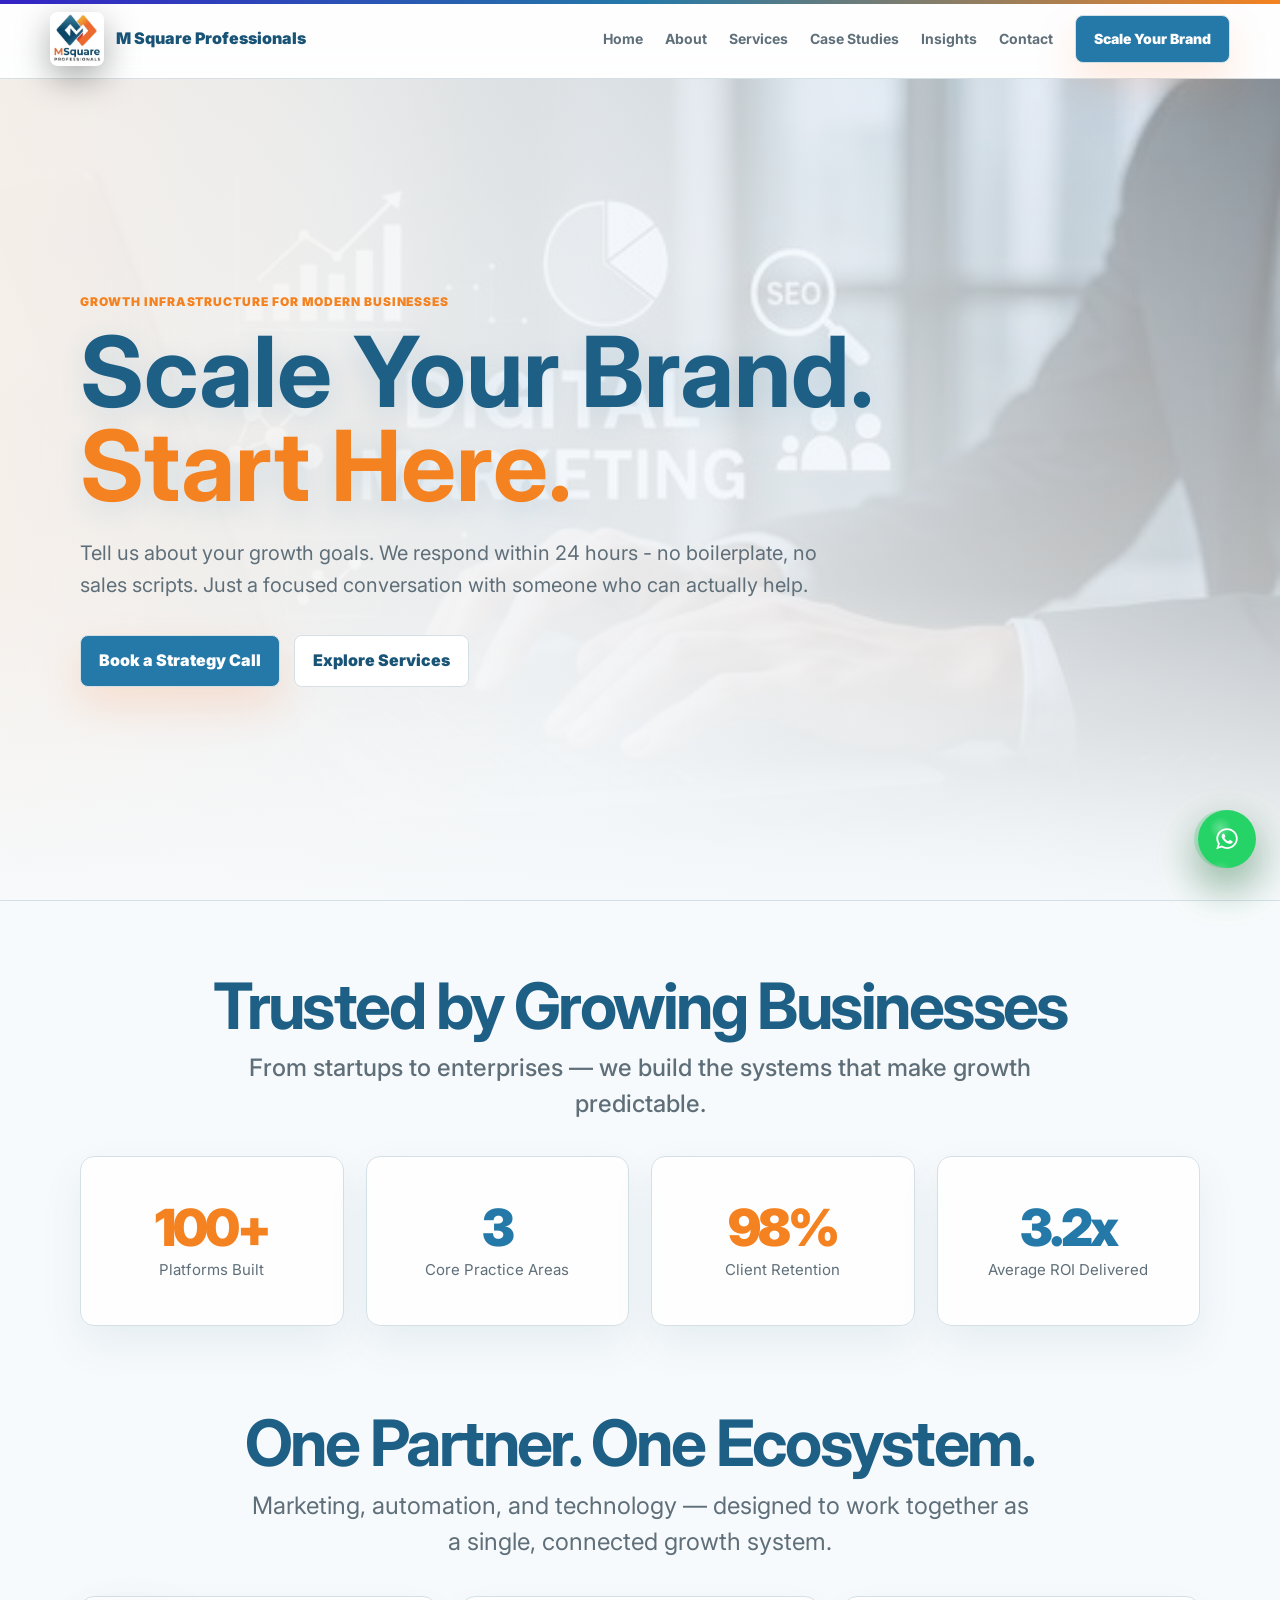
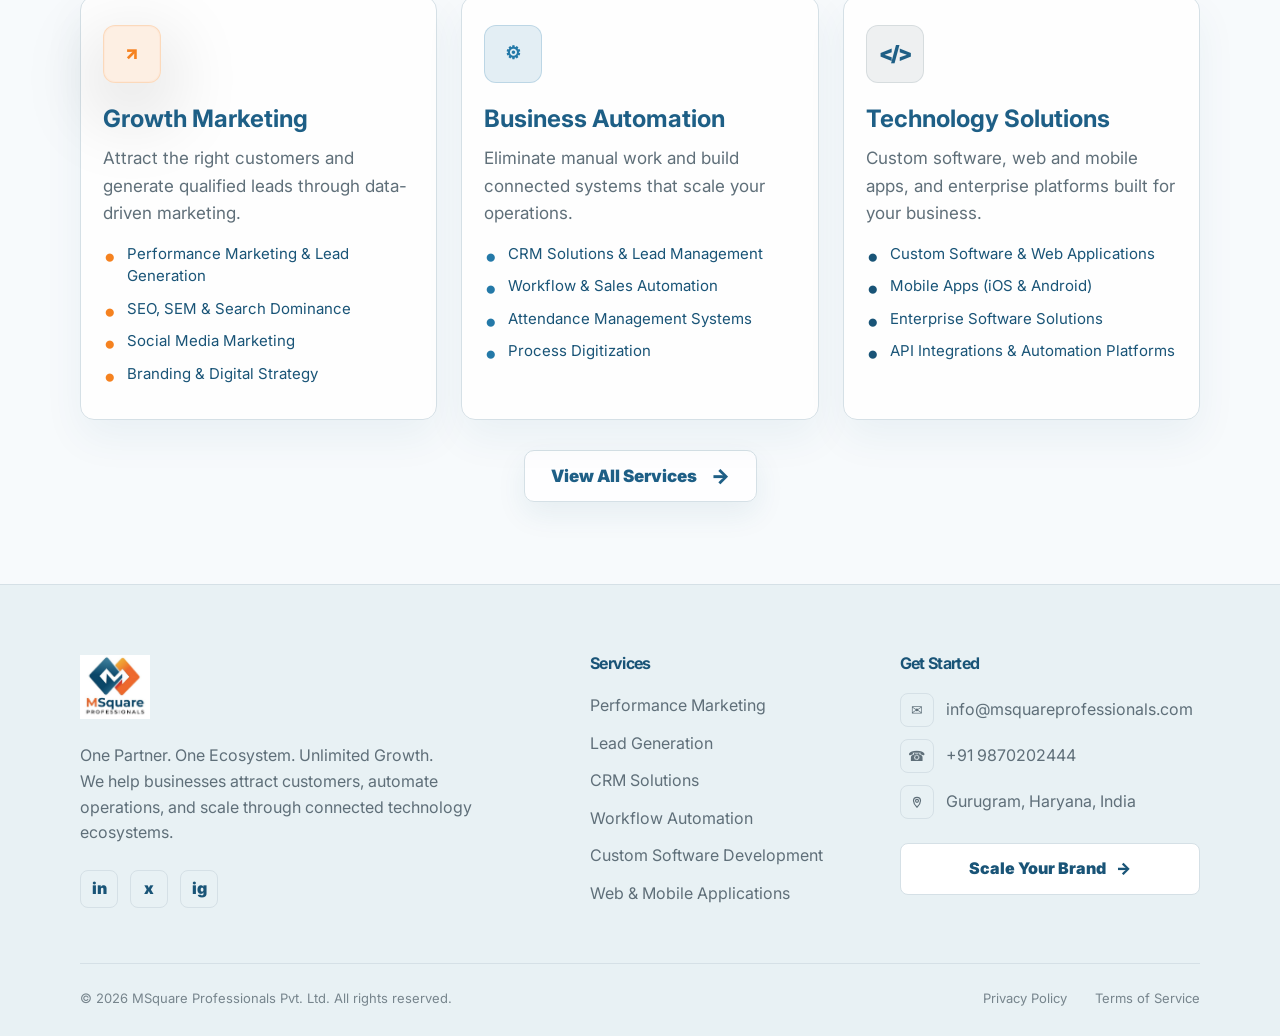
==== commit beab9347: "Update project" ====
--- a/index.html
+++ b/index.html
@@ -28,7 +28,7 @@
         <a href="case-studies.html">Case Studies</a>
         <a href="insights.html">Insights</a>
         <a href="contact.html">Contact</a>
-        <a class="nav-cta" href="contact.html">Scale Your Brand</a>
+        <a class="nav-cta" href="contact.html#lead-form">Scale Your Brand</a>
       </div>
     </nav>
   </header>
--- a/styles.css
+++ b/styles.css
@@ -767,7 +767,7 @@
 }
 
 .ecosystem-card li::before {
-  content: "â€¢";
+  content: "•";
   position: absolute;
   left: 0;
   color: var(--orange);
